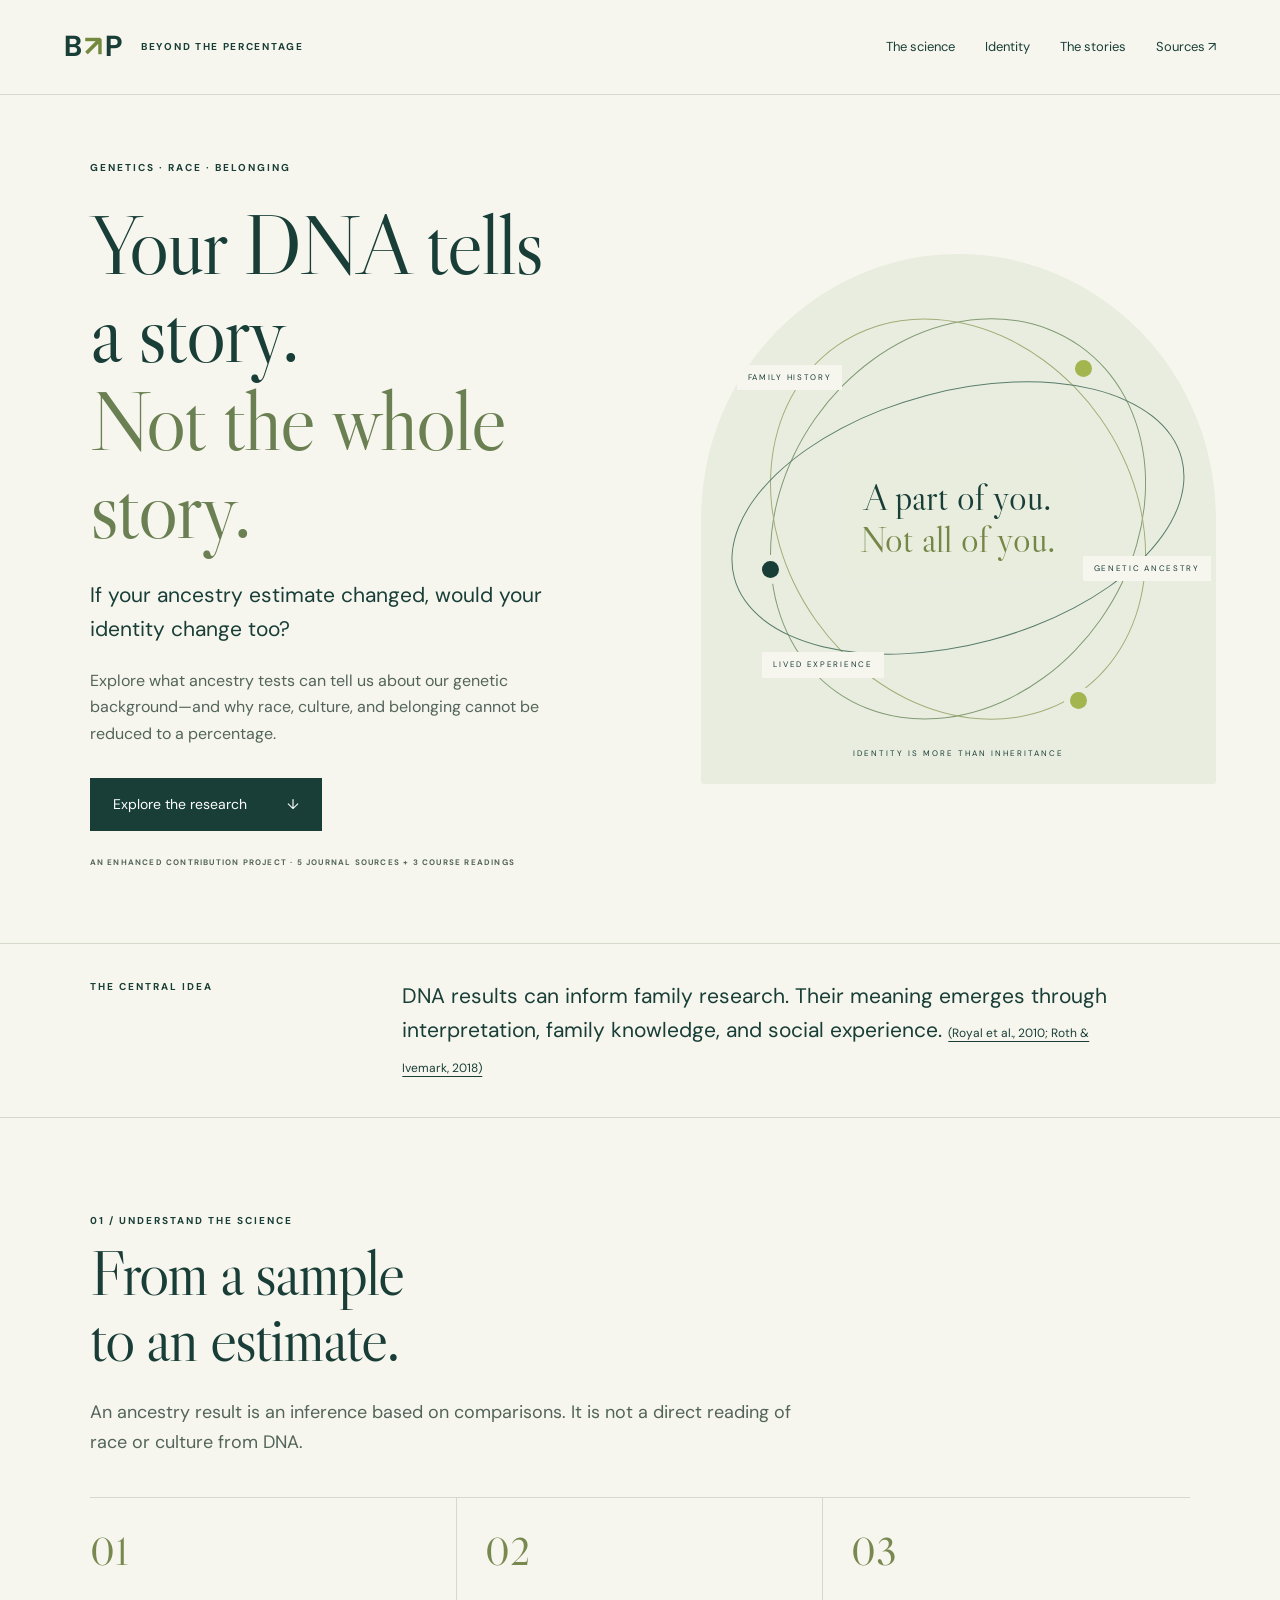
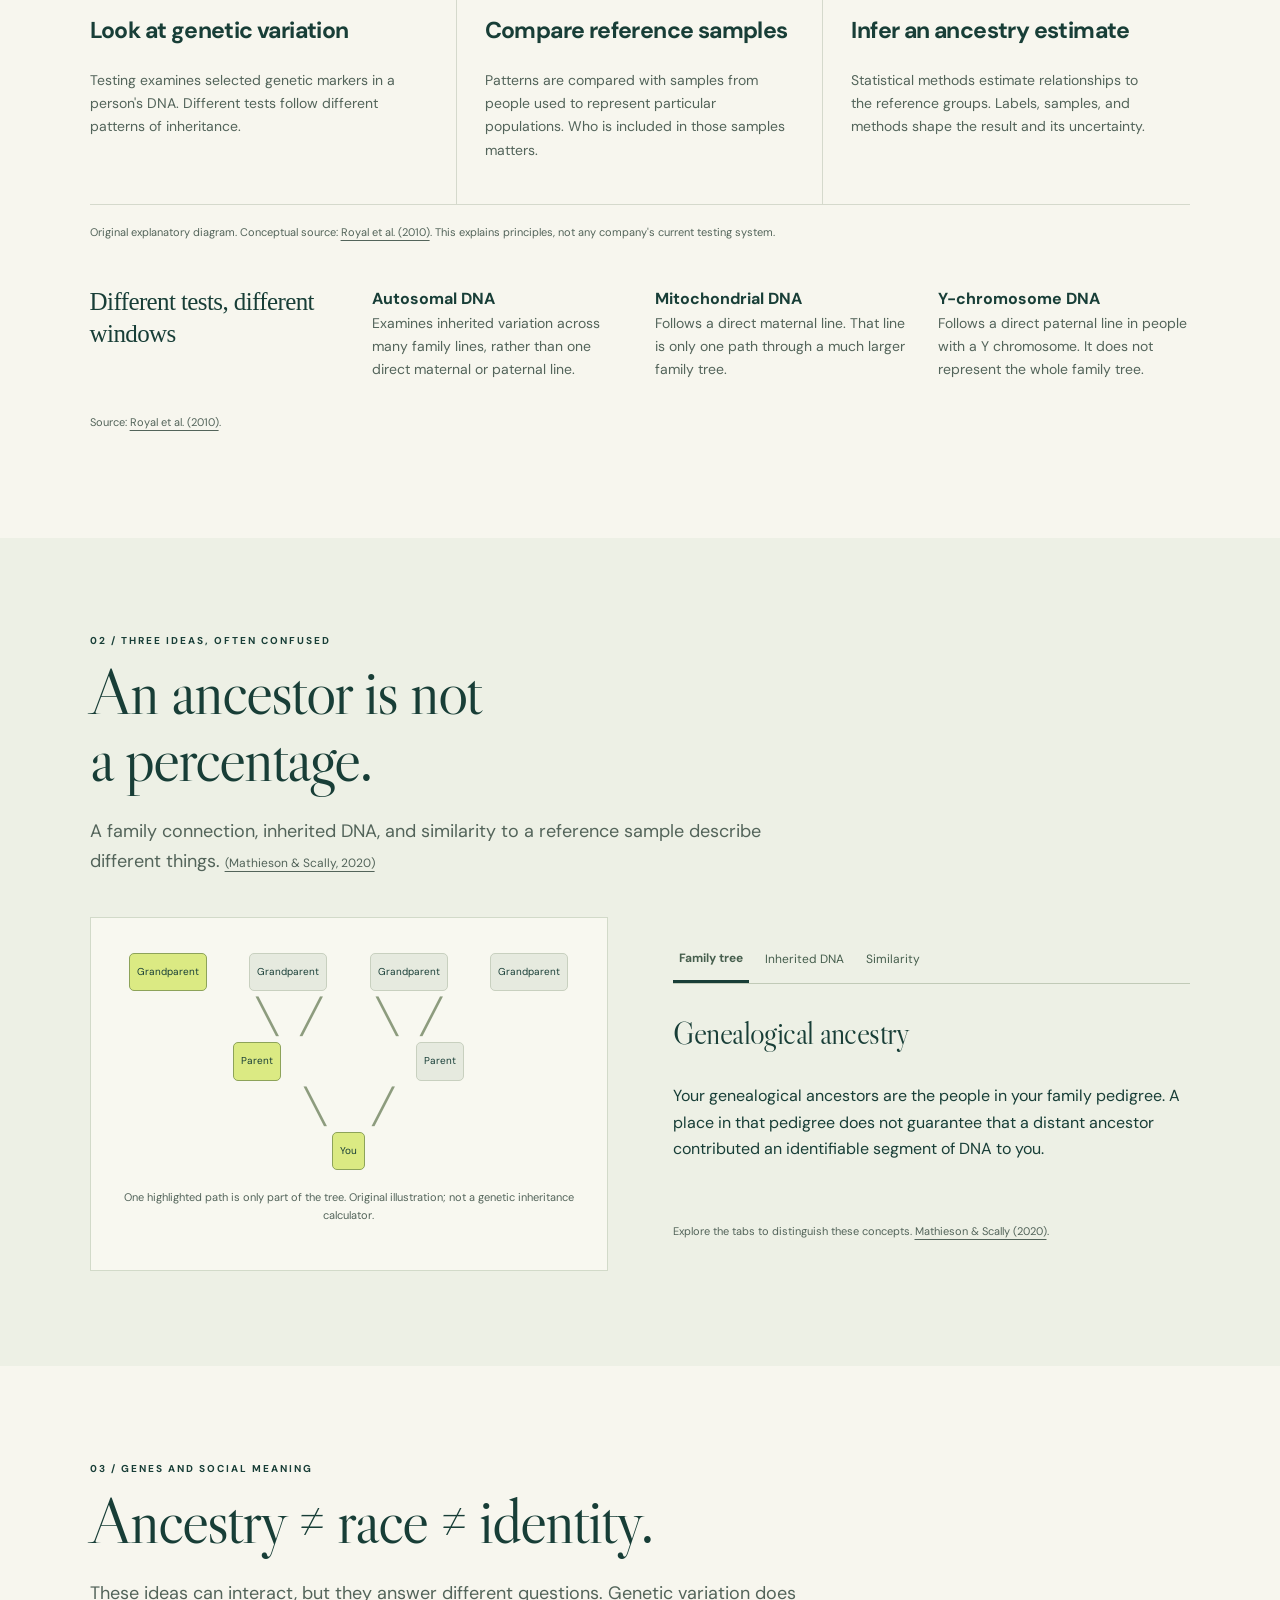
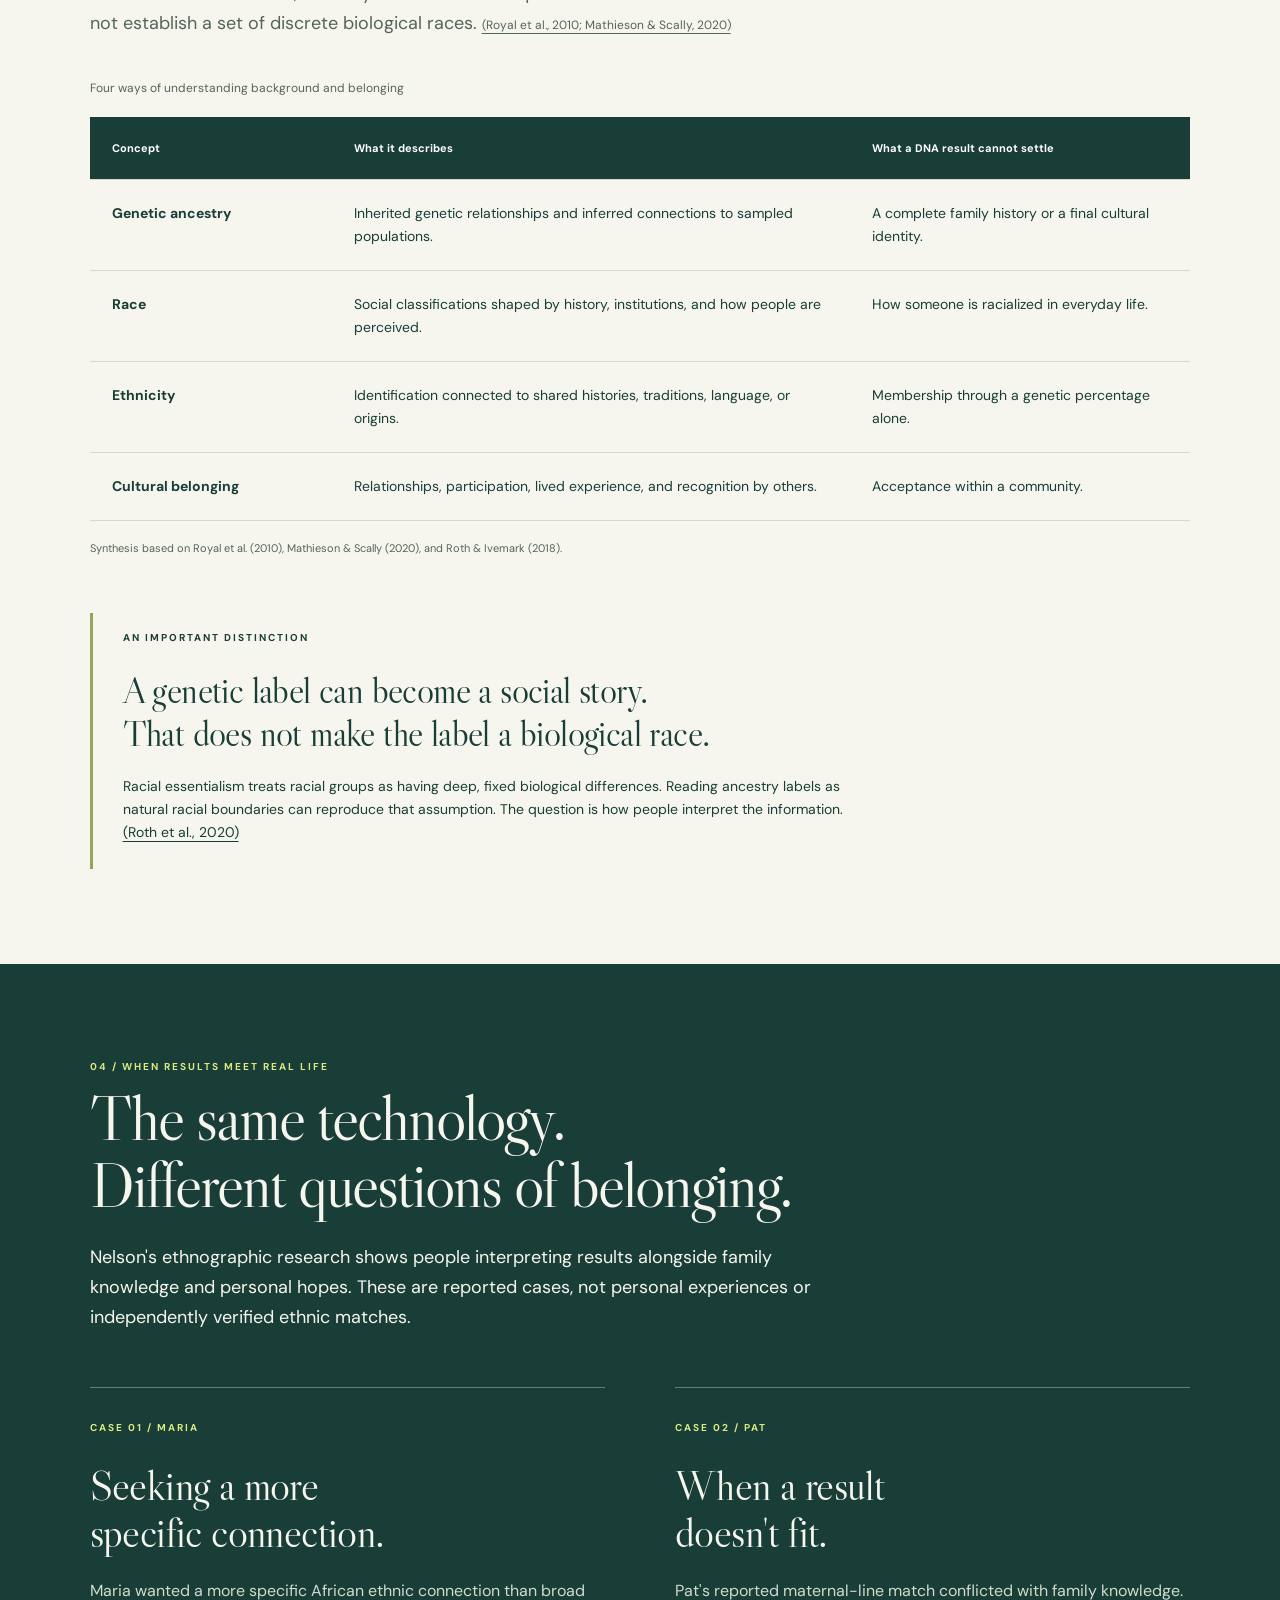
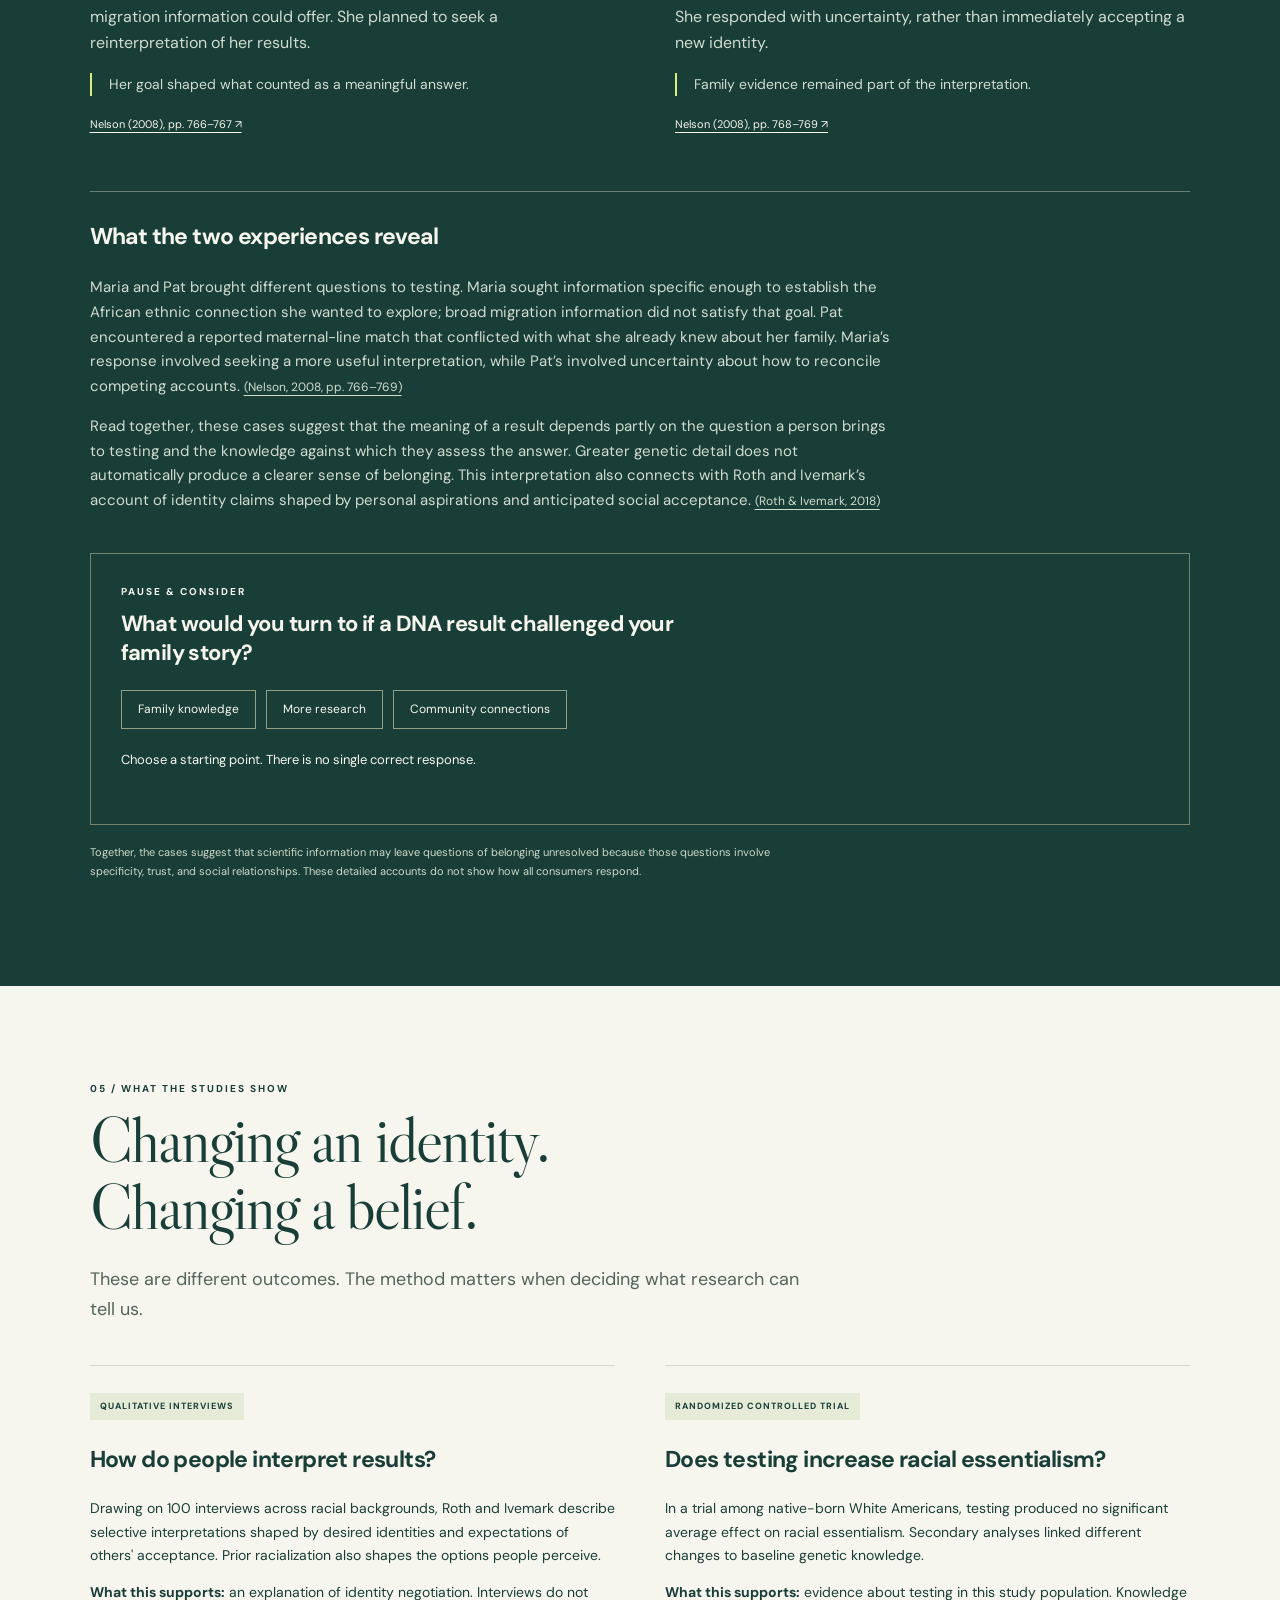
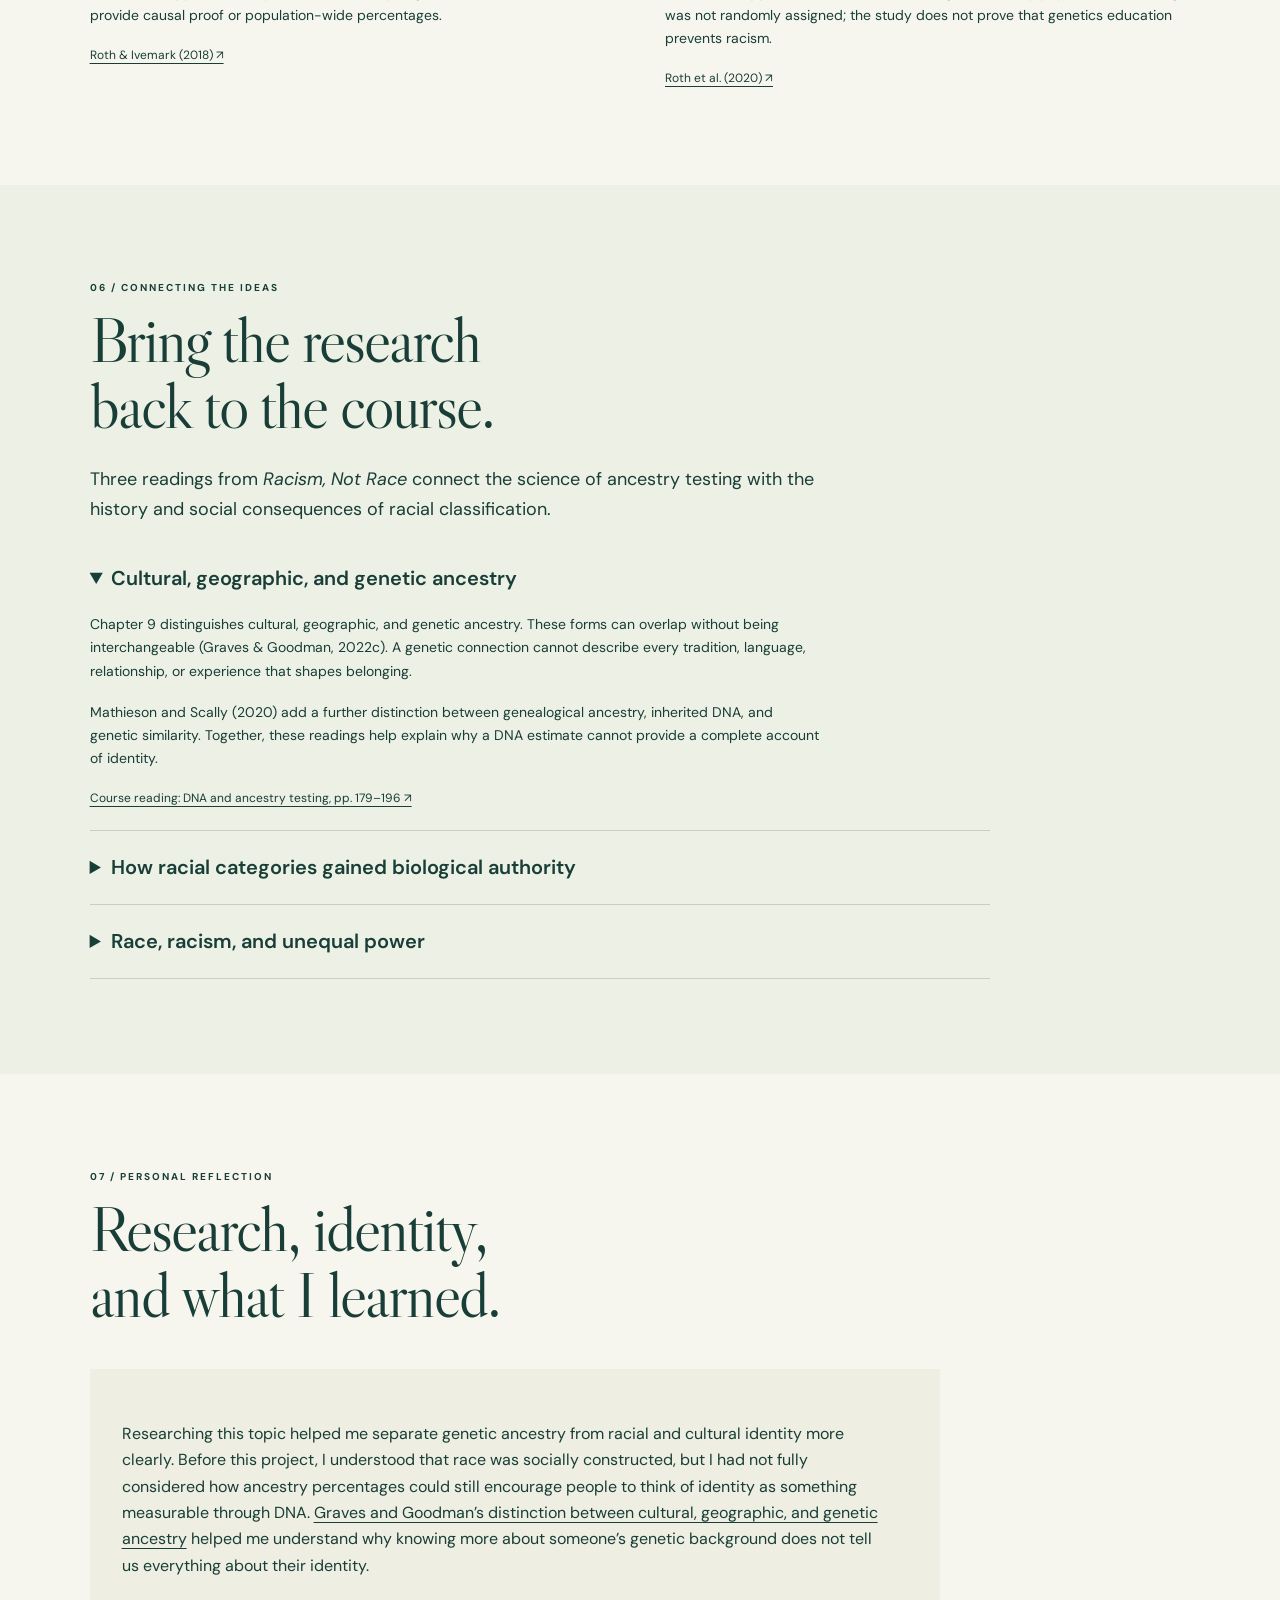
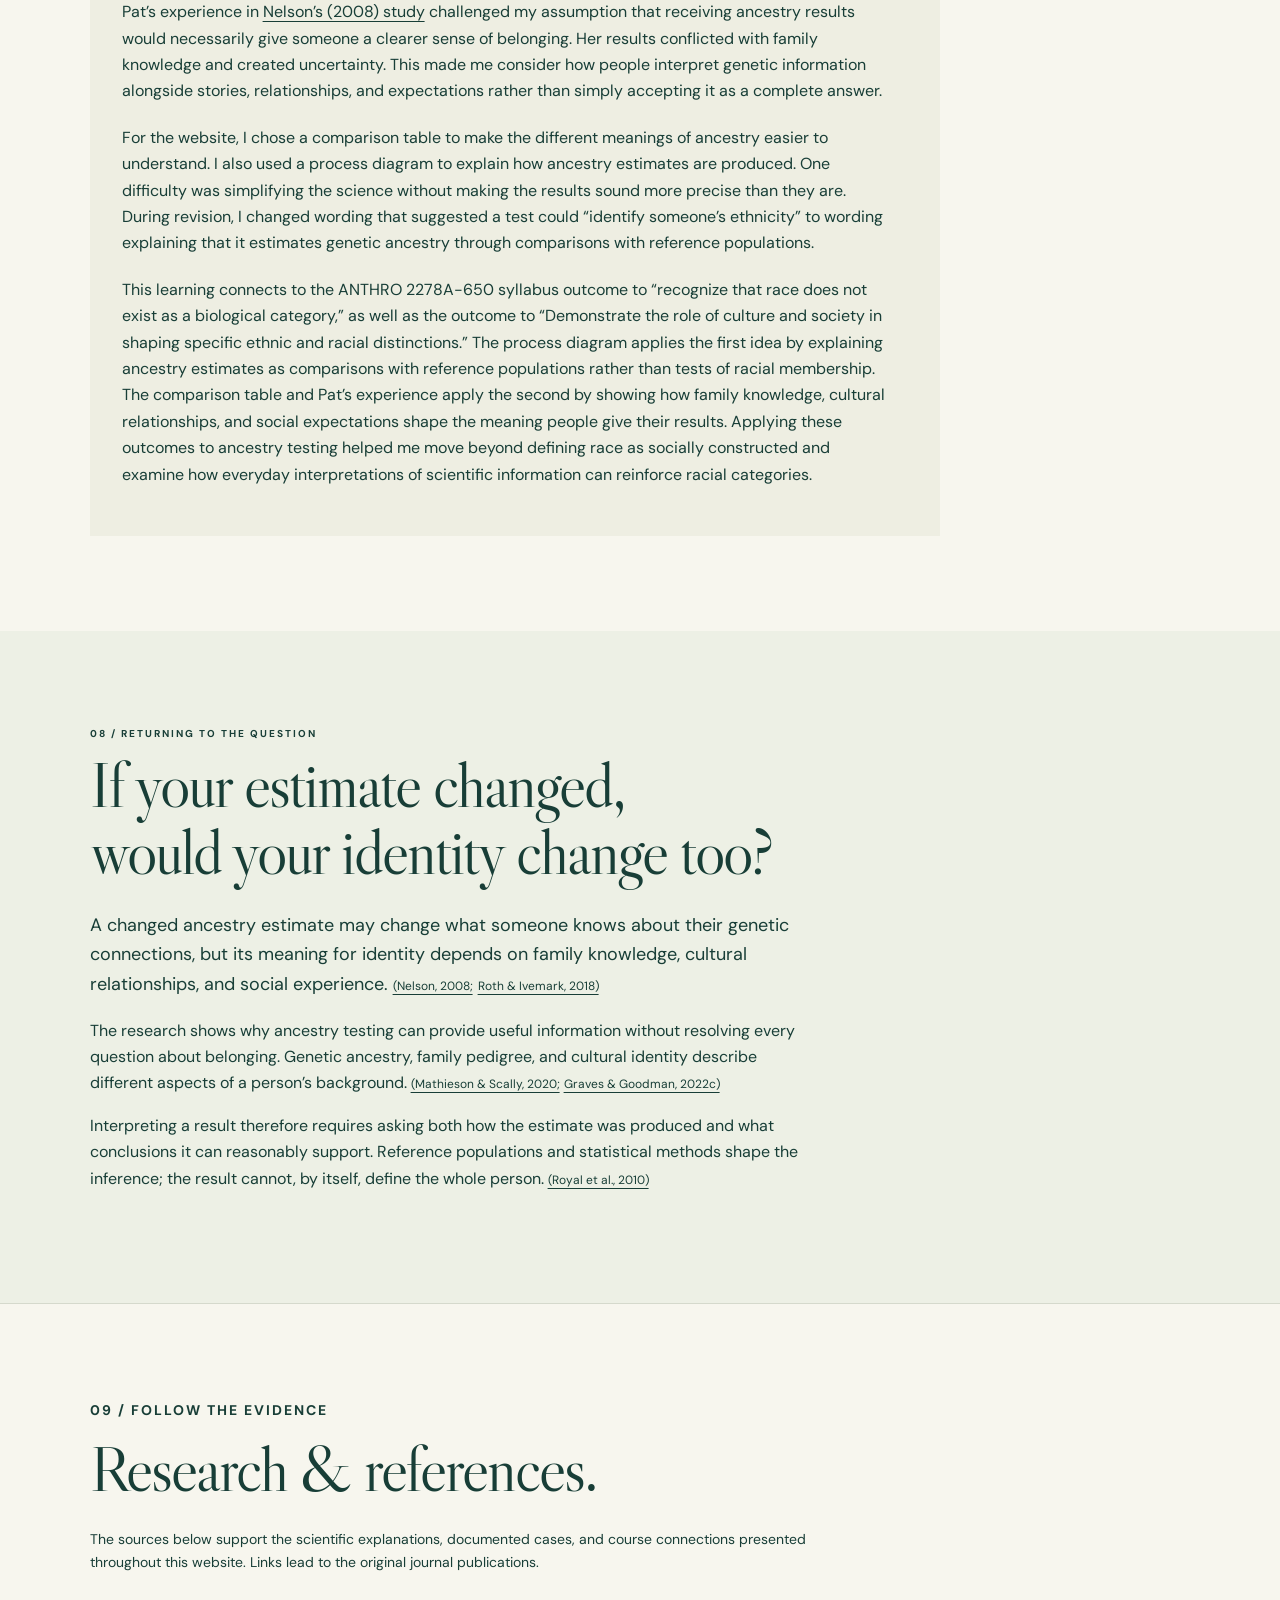
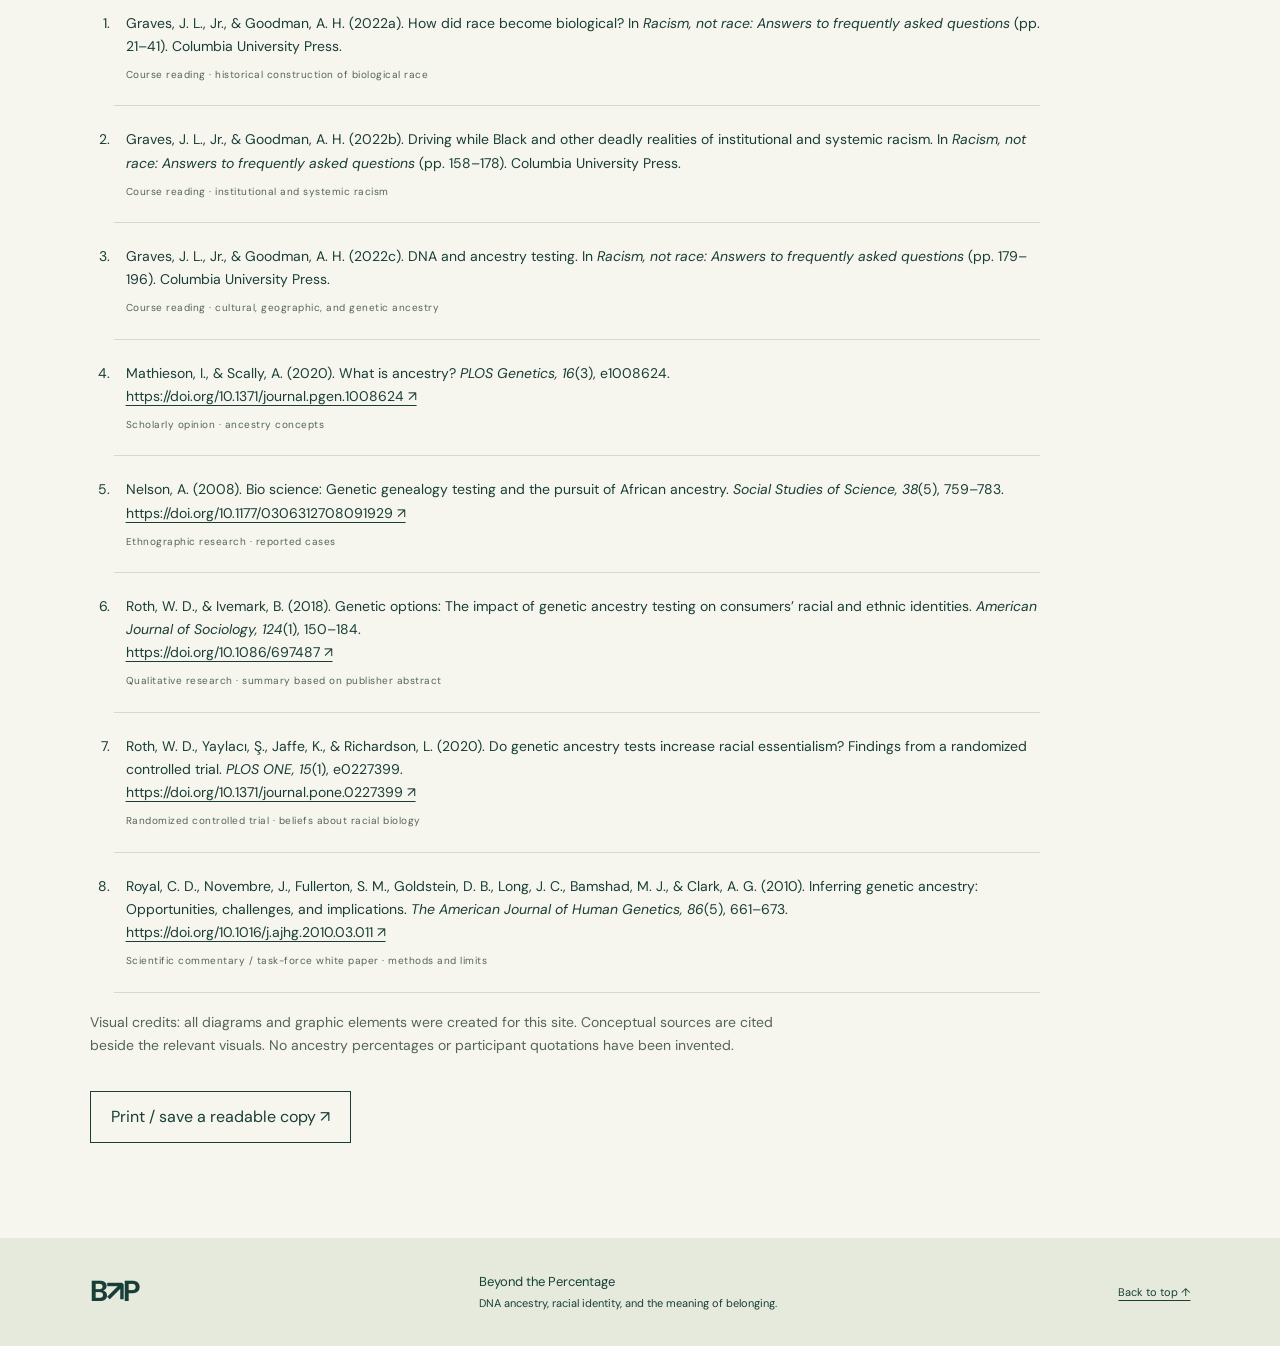
==== index.html @ 4d56b557 "Add files via upload" ====
<!doctype html><html lang="en"><head><meta charset="utf-8"><meta name="viewport" content="width=device-width, initial-scale=1"><meta name="description" content="Explore what DNA ancestry tests reveal, their limits, and how people interpret genetic results alongside race, culture, and family history."><title>Beyond the Percentage | DNA Ancestry & Identity</title><link rel="stylesheet" href="style.css"></head><body>
<a class="skip" href="#main">Skip to content</a><header><a class="brand" href="#">B<span>↗</span>P <small>BEYOND THE PERCENTAGE</small></a><nav aria-label="Main navigation"><a href="#science">The science</a><a href="#identity">Identity</a><a href="#stories">The stories</a><a href="#sources">Sources ↗</a></nav></header>
<main id="main"><section class="hero"><div class="hero-copy"><p class="eyebrow">GENETICS · RACE · BELONGING</p><h1>Your DNA tells<br>a story.<br><em>Not the whole story.</em></h1><p class="intro">If your ancestry estimate changed, would your identity change too?</p><p>Explore what ancestry tests can tell us about our genetic background—and why race, culture, and belonging cannot be reduced to a percentage.</p><a class="button" href="#science">Explore the research <span>↓</span></a><p class="meta">AN ENHANCED CONTRIBUTION PROJECT · 5 JOURNAL SOURCES + 3 COURSE READINGS</p></div><div class="hero-art" aria-label="Conceptual illustration of genetic connections; decorative, not ancestry data"><div class="orbit o1"></div><div class="orbit o2"></div><div class="orbit o3"></div><div class="art-center">A part of you.<br><em>Not all of you.</em></div><span class="art-label l1">FAMILY HISTORY</span><span class="art-label l2">GENETIC ANCESTRY</span><span class="art-label l3">LIVED EXPERIENCE</span><div class="dot d1"></div><div class="dot d2"></div><div class="dot d3"></div><p class="art-caption">IDENTITY IS MORE THAN INHERITANCE</p></div></section>
<div class="thesis"><span>THE CENTRAL IDEA</span><p>DNA results can inform family research. Their meaning emerges through interpretation, family knowledge, and social experience. <a class="cite" href="#ref-royal">(Royal et al., 2010; Roth & Ivemark, 2018)</a></p></div>
<section id="science"><div class="section-heading"><p class="eyebrow">01 / UNDERSTAND THE SCIENCE</p><h2>From a sample<br>to an estimate.</h2><p>An ancestry result is an inference based on comparisons. It is not a direct reading of race or culture from DNA.</p></div><div class="process"><article><span>01</span><h3>Look at genetic variation</h3><p>Testing examines selected genetic markers in a person's DNA. Different tests follow different patterns of inheritance.</p></article><article><span>02</span><h3>Compare reference samples</h3><p>Patterns are compared with samples from people used to represent particular populations. Who is included in those samples matters.</p></article><article><span>03</span><h3>Infer an ancestry estimate</h3><p>Statistical methods estimate relationships to the reference groups. Labels, samples, and methods shape the result and its uncertainty.</p></article></div><p class="caption">Original explanatory diagram. Conceptual source: <a href="#ref-royal">Royal et al. (2010)</a>. This explains principles, not any company's current testing system.</p><div class="test-types"><h3>Different tests, different windows</h3><div><strong>Autosomal DNA</strong><p>Examines inherited variation across many family lines, rather than one direct maternal or paternal line.</p></div><div><strong>Mitochondrial DNA</strong><p>Follows a direct maternal line. That line is only one path through a much larger family tree.</p></div><div><strong>Y-chromosome DNA</strong><p>Follows a direct paternal line in people with a Y chromosome. It does not represent the whole family tree.</p></div></div><p class="caption">Source: <a href="#ref-royal">Royal et al. (2010)</a>.</p></section>
<section class="soft" id="ancestry"><div class="section-heading"><p class="eyebrow">02 / THREE IDEAS, OFTEN CONFUSED</p><h2>An ancestor is not<br>a percentage.</h2><p>A family connection, inherited DNA, and similarity to a reference sample describe different things. <a class="cite" href="#ref-mathieson">(Mathieson & Scally, 2020)</a></p></div><div class="ancestry-grid"><div class="tree" role="img" aria-label="An illustrative pedigree: four grandparents connect to two parents, who connect to one person. A highlighted path follows just one grandparent through one parent."><div class="tree-row"><i class="chosen">Grandparent</i><i>Grandparent</i><i>Grandparent</i><i>Grandparent</i></div><div class="branches">╲ &nbsp; ╱ &nbsp;&nbsp;&nbsp;&nbsp;&nbsp; ╲ &nbsp; ╱</div><div class="tree-row parents"><i class="chosen">Parent</i><i>Parent</i></div><div class="branches">╲ &nbsp;&nbsp;&nbsp;&nbsp; ╱</div><div class="tree-row"><i class="chosen">You</i></div><p class="caption">One highlighted path is only part of the tree. Original illustration; not a genetic inheritance calculator.</p></div><div><div class="tabs" role="tablist" aria-label="Ancestry concepts"><button role="tab" aria-selected="true" aria-controls="concept" id="tab-0" data-tab="0">Family tree</button><button role="tab" aria-selected="false" aria-controls="concept" id="tab-1" data-tab="1">Inherited DNA</button><button role="tab" aria-selected="false" aria-controls="concept" id="tab-2" data-tab="2">Similarity</button></div><div id="concept" role="tabpanel" aria-labelledby="tab-0" tabindex="0"><h3>Genealogical ancestry</h3><p>Your genealogical ancestors are the people in your family pedigree. A place in that pedigree does not guarantee that a distant ancestor contributed an identifiable segment of DNA to you.</p></div><p class="caption">Explore the tabs to distinguish these concepts. <a href="#ref-mathieson">Mathieson & Scally (2020)</a>.</p></div></div></section>
<section id="identity"><div class="section-heading"><p class="eyebrow">03 / GENES AND SOCIAL MEANING</p><h2>Ancestry ≠ race ≠ identity.</h2><p>These ideas can interact, but they answer different questions. Genetic variation does not establish a set of discrete biological races. <a class="cite" href="#ref-royal">(Royal et al., 2010; Mathieson & Scally, 2020)</a></p></div><div class="table-wrap"><table><caption>Four ways of understanding background and belonging</caption><thead><tr><th>Concept</th><th>What it describes</th><th>What a DNA result cannot settle</th></tr></thead><tbody><tr><th>Genetic ancestry</th><td>Inherited genetic relationships and inferred connections to sampled populations.</td><td>A complete family history or a final cultural identity.</td></tr><tr><th>Race</th><td>Social classifications shaped by history, institutions, and how people are perceived.</td><td>How someone is racialized in everyday life.</td></tr><tr><th>Ethnicity</th><td>Identification connected to shared histories, traditions, language, or origins.</td><td>Membership through a genetic percentage alone.</td></tr><tr><th>Cultural belonging</th><td>Relationships, participation, lived experience, and recognition by others.</td><td>Acceptance within a community.</td></tr></tbody></table></div><p class="caption">Synthesis based on Royal et al. (2010), Mathieson & Scally (2020), and Roth & Ivemark (2018).</p><aside class="pullquote"><span>AN IMPORTANT DISTINCTION</span><h3>A genetic label can become a social story.<br>That does not make the label a biological race.</h3><p>Racial essentialism treats racial groups as having deep, fixed biological differences. Reading ancestry labels as natural racial boundaries can reproduce that assumption. The question is how people interpret the information. <a href="#ref-roth2020">(Roth et al., 2020)</a></p></aside></section>
<section id="stories" class="dark"><p class="eyebrow">04 / WHEN RESULTS MEET REAL LIFE</p><h2>The same technology.<br>Different questions of belonging.</h2><p class="lead">Nelson's ethnographic research shows people interpreting results alongside family knowledge and personal hopes. These are reported cases, not personal experiences or independently verified ethnic matches.</p><div class="cases"><article><span>CASE 01 / MARIA</span><h3>Seeking a more<br>specific connection.</h3><p>Maria wanted a more specific African ethnic connection than broad migration information could offer. She planned to seek a reinterpretation of her results.</p><p class="case-take">Her goal shaped what counted as a meaningful answer.</p><a href="#ref-nelson">Nelson (2008), pp. 766–767 ↗</a></article><article><span>CASE 02 / PAT</span><h3>When a result<br>doesn't fit.</h3><p>Pat's reported maternal-line match conflicted with family knowledge. She responded with uncertainty, rather than immediately accepting a new identity.</p><p class="case-take">Family evidence remained part of the interpretation.</p><a href="#ref-nelson">Nelson (2008), pp. 768–769 ↗</a></article></div><div class="case-comparison"><h3>What the two experiences reveal</h3><p>Maria and Pat brought different questions to testing. Maria sought information specific enough to establish the African ethnic connection she wanted to explore; broad migration information did not satisfy that goal. Pat encountered a reported maternal-line match that conflicted with what she already knew about her family. Maria’s response involved seeking a more useful interpretation, while Pat’s involved uncertainty about how to reconcile competing accounts. <a class="cite" href="#ref-nelson">(Nelson, 2008, pp. 766–769)</a></p><p>Read together, these cases suggest that the meaning of a result depends partly on the question a person brings to testing and the knowledge against which they assess the answer. Greater genetic detail does not automatically produce a clearer sense of belonging. This interpretation also connects with Roth and Ivemark’s account of identity claims shaped by personal aspirations and anticipated social acceptance. <a class="cite" href="#ref-roth2018">(Roth &amp; Ivemark, 2018)</a></p></div><div class="reader"><p class="eyebrow">PAUSE & CONSIDER</p><h3>What would you turn to if a DNA result challenged your family story?</h3><div class="choices"><button data-response="family">Family knowledge</button><button data-response="research">More research</button><button data-response="community">Community connections</button></div><p id="response" aria-live="polite">Choose a starting point. There is no single correct response.</p></div><p class="caption">Together, the cases suggest that scientific information may leave questions of belonging unresolved because those questions involve specificity, trust, and social relationships. These detailed accounts do not show how all consumers respond.</p></section>
<section id="evidence"><div class="section-heading"><p class="eyebrow">05 / WHAT THE STUDIES SHOW</p><h2>Changing an identity.<br>Changing a belief.</h2><p>These are different outcomes. The method matters when deciding what research can tell us.</p></div><div class="evidence-grid"><article><span class="tag">QUALITATIVE INTERVIEWS</span><h3>How do people interpret results?</h3><p>Drawing on 100 interviews across racial backgrounds, Roth and Ivemark describe selective interpretations shaped by desired identities and expectations of others' acceptance. Prior racialization also shapes the options people perceive.</p><p><strong>What this supports:</strong> an explanation of identity negotiation. Interviews do not provide causal proof or population-wide percentages.</p><a href="#ref-roth2018">Roth & Ivemark (2018) ↗</a></article><article><span class="tag">RANDOMIZED CONTROLLED TRIAL</span><h3>Does testing increase racial essentialism?</h3><p>In a trial among native-born White Americans, testing produced no significant average effect on racial essentialism. Secondary analyses linked different changes to baseline genetic knowledge.</p><p><strong>What this supports:</strong> evidence about testing in this study population. Knowledge was not randomly assigned; the study does not prove that genetics education prevents racism.</p><a href="#ref-roth2020">Roth et al. (2020) ↗</a></article></div></section>
<section class="soft" id="course"><p class="eyebrow">06 / CONNECTING THE IDEAS</p><h2>Bring the research<br>back to the course.</h2><p class="lead">Three readings from <em>Racism, Not Race</em> connect the science of ancestry testing with the history and social consequences of racial classification.</p><details open><summary>Cultural, geographic, and genetic ancestry</summary><p>Chapter 9 distinguishes cultural, geographic, and genetic ancestry. These forms can overlap without being interchangeable (Graves &amp; Goodman, 2022c). A genetic connection cannot describe every tradition, language, relationship, or experience that shapes belonging.</p><p>Mathieson and Scally (2020) add a further distinction between genealogical ancestry, inherited DNA, and genetic similarity. Together, these readings help explain why a DNA estimate cannot provide a complete account of identity.</p><a class="cite" href="#ref-graves2022c">Course reading: DNA and ancestry testing, pp. 179–196 ↗</a></details><details><summary>How racial categories gained biological authority</summary><p>In “How Did Race Become Biological?,” Graves and Goodman (2022a) trace how racial classifications gained authority through social beliefs, laws, and scientific claims.</p><p>This history raises a question for interpreting ancestry tests: why might categories presented as scientific measurements be read as evidence of biological races? My interpretation is that explaining testing methods alone is not enough; the assumption connecting genetic labels to racial boundaries also needs to be examined. Roth et al. (2020) add empirical research on beliefs about racial biology.</p><a class="cite" href="#ref-graves2022a">Course reading: How did race become biological?, pp. 21–41 ↗</a></details><details><summary>Race, racism, and unequal power</summary><p>Chapter 8 explains racism through institutions and unequal access to power (Graves &amp; Goodman, 2022b). Recognizing that humans do not form discrete biological races does not erase the consequences of racial classification.</p><p>This connection matters for communicating the project's argument: the limits of genetic explanations must be discussed while taking lived experiences of racism seriously. Nelson (2008) and Roth and Ivemark (2018) show how family knowledge, personal goals, and anticipated acceptance shape the interpretation of ancestry results.</p><a class="cite" href="#ref-graves2022b">Course reading: Institutional and systemic racism, pp. 158–178 ↗</a></details></section>
<section id="reflection"><div class="section-heading"><p class="eyebrow">07 / PERSONAL REFLECTION</p><h2>Research, identity,<br>and what I learned.</h2></div><div class="reflection-box"><p>Researching this topic helped me separate genetic ancestry from racial and cultural identity more clearly. Before this project, I understood that race was socially constructed, but I had not fully considered how ancestry percentages could still encourage people to think of identity as something measurable through DNA. <a href="#ref-graves2022c">Graves and Goodman’s distinction between cultural, geographic, and genetic ancestry</a> helped me understand why knowing more about someone’s genetic background does not tell us everything about their identity.</p><p>Pat’s experience in <a href="#ref-nelson">Nelson’s (2008) study</a> challenged my assumption that receiving ancestry results would necessarily give someone a clearer sense of belonging. Her results conflicted with family knowledge and created uncertainty. This made me consider how people interpret genetic information alongside stories, relationships, and expectations rather than simply accepting it as a complete answer.</p><p>For the website, I chose a comparison table to make the different meanings of ancestry easier to understand. I also used a process diagram to explain how ancestry estimates are produced. One difficulty was simplifying the science without making the results sound more precise than they are. During revision, I changed wording that suggested a test could “identify someone’s ethnicity” to wording explaining that it estimates genetic ancestry through comparisons with reference populations.</p><p>This learning connects to the ANTHRO 2278A-650 syllabus outcome to “recognize that race does not exist as a biological category,” as well as the outcome to “Demonstrate the role of culture and society in shaping specific ethnic and racial distinctions.” The process diagram applies the first idea by explaining ancestry estimates as comparisons with reference populations rather than tests of racial membership. The comparison table and Pat’s experience apply the second by showing how family knowledge, cultural relationships, and social expectations shape the meaning people give their results. Applying these outcomes to ancestry testing helped me move beyond defining race as socially constructed and examine how everyday interpretations of scientific information can reinforce racial categories.</p></div></section>
<section id="conclusion" class="soft"><p class="eyebrow">08 / RETURNING TO THE QUESTION</p><h2>If your estimate changed,<br>would your identity change too?</h2><p class="lead">A changed ancestry estimate may change what someone knows about their genetic connections, but its meaning for identity depends on family knowledge, cultural relationships, and social experience. <a class="cite" href="#ref-nelson">(Nelson, 2008;</a> <a class="cite" href="#ref-roth2018">Roth &amp; Ivemark, 2018)</a></p><p>The research shows why ancestry testing can provide useful information without resolving every question about belonging. Genetic ancestry, family pedigree, and cultural identity describe different aspects of a person’s background. <a class="cite" href="#ref-mathieson">(Mathieson &amp; Scally, 2020;</a> <a class="cite" href="#ref-graves2022c">Graves &amp; Goodman, 2022c)</a></p><p>Interpreting a result therefore requires asking both how the estimate was produced and what conclusions it can reasonably support. Reference populations and statistical methods shape the inference; the result cannot, by itself, define the whole person. <a class="cite" href="#ref-royal">(Royal et al., 2010)</a></p></section><section id="sources" class="sources"><p class="eyebrow">09 / FOLLOW THE EVIDENCE</p><h2>Research & references.</h2><p>The sources below support the scientific explanations, documented cases, and course connections presented throughout this website. Links lead to the original journal publications.</p><ol><li id="ref-graves2022a">Graves, J. L., Jr., &amp; Goodman, A. H. (2022a). How did race become biological? In <em>Racism, not race: Answers to frequently asked questions</em> (pp. 21–41). Columbia University Press.<small>Course reading · historical construction of biological race</small></li><li id="ref-graves2022b">Graves, J. L., Jr., &amp; Goodman, A. H. (2022b). Driving while Black and other deadly realities of institutional and systemic racism. In <em>Racism, not race: Answers to frequently asked questions</em> (pp. 158–178). Columbia University Press.<small>Course reading · institutional and systemic racism</small></li><li id="ref-graves2022c">Graves, J. L., Jr., &amp; Goodman, A. H. (2022c). DNA and ancestry testing. In <em>Racism, not race: Answers to frequently asked questions</em> (pp. 179–196). Columbia University Press.<small>Course reading · cultural, geographic, and genetic ancestry</small></li><li id="ref-mathieson">Mathieson, I., & Scally, A. (2020). What is ancestry? <em>PLOS Genetics, 16</em>(3), e1008624. <a href="https://doi.org/10.1371/journal.pgen.1008624">https://doi.org/10.1371/journal.pgen.1008624 ↗</a><small>Scholarly opinion · ancestry concepts</small></li><li id="ref-nelson">Nelson, A. (2008). Bio science: Genetic genealogy testing and the pursuit of African ancestry. <em>Social Studies of Science, 38</em>(5), 759–783. <a href="https://doi.org/10.1177/0306312708091929">https://doi.org/10.1177/0306312708091929 ↗</a><small>Ethnographic research · reported cases</small></li><li id="ref-roth2018">Roth, W. D., & Ivemark, B. (2018). Genetic options: The impact of genetic ancestry testing on consumers’ racial and ethnic identities. <em>American Journal of Sociology, 124</em>(1), 150–184. <a href="https://doi.org/10.1086/697487">https://doi.org/10.1086/697487 ↗</a><small>Qualitative research · summary based on publisher abstract</small></li><li id="ref-roth2020">Roth, W. D., Yaylacı, Ş., Jaffe, K., & Richardson, L. (2020). Do genetic ancestry tests increase racial essentialism? Findings from a randomized controlled trial. <em>PLOS ONE, 15</em>(1), e0227399. <a href="https://doi.org/10.1371/journal.pone.0227399">https://doi.org/10.1371/journal.pone.0227399 ↗</a><small>Randomized controlled trial · beliefs about racial biology</small></li><li id="ref-royal">Royal, C. D., Novembre, J., Fullerton, S. M., Goldstein, D. B., Long, J. C., Bamshad, M. J., & Clark, A. G. (2010). Inferring genetic ancestry: Opportunities, challenges, and implications. <em>The American Journal of Human Genetics, 86</em>(5), 661–673. <a href="https://doi.org/10.1016/j.ajhg.2010.03.011">https://doi.org/10.1016/j.ajhg.2010.03.011 ↗</a><small>Scientific commentary / task-force white paper · methods and limits</small></li></ol><p class="caption">Visual credits: all diagrams and graphic elements were created for this site. Conceptual sources are cited beside the relevant visuals. No ancestry percentages or participant quotations have been invented.</p><button class="print" onclick="window.print()">Print / save a readable copy ↗</button></section></main><footer><a class="brand" href="#">B↗P</a><p>Beyond the Percentage<br><small>DNA ancestry, racial identity, and the meaning of belonging.</small></p><a href="#">Back to top ↑</a></footer><script src="app.js"></script></body></html>
---- style.css ----
@import url('https://fonts.googleapis.com/css2?family=DM+Sans:wght@400;500;600;700&family=Libre+Caslon+Display&display=swap');
:root{--ink:#183e37;--paper:#f7f6ee;--line:#d5d9cc;--green:#dbea83;--muted:#53645a}*{box-sizing:border-box}html{scroll-behavior:smooth;scroll-padding-top:85px}body{margin:0;background:var(--paper);color:var(--ink);font:16px/1.65 'DM Sans',sans-serif}a{color:inherit;text-underline-offset:4px}button{font:inherit;cursor:pointer}a:focus-visible,button:focus-visible,summary:focus-visible{outline:3px solid #a05c30;outline-offset:5px}.skip{position:absolute;top:-70px;z-index:9;background:white;padding:10px}.skip:focus{top:5px}header{display:flex;justify-content:space-between;align-items:center;padding:23px 5%;border-bottom:1px solid var(--line);background:var(--paper)}.brand{text-decoration:none;font-weight:700;letter-spacing:-2px;font-size:29px;display:flex;gap:4px;align-items:center}.brand span{color:#748940}.brand small{font-size:10px;letter-spacing:1.7px;margin-left:17px}nav{display:flex;gap:30px;font-size:13px}nav a{text-decoration:none}section{padding:95px 7%;scroll-margin-top:20px}h1,h2,h3,p{margin-top:0}h1,h2{font-family:'Libre Caslon Display',Georgia,serif;font-weight:400;letter-spacing:-2px;line-height:1.04}h1{font-size:clamp(58px,6.6vw,104px);margin:25px 0}h1 em{color:#6a8052;font-style:normal}h2{font-size:clamp(44px,5vw,68px);margin-bottom:25px}h3{line-height:1.3;font-size:23px;letter-spacing:-.6px}p{max-width:730px}.eyebrow,.meta,.thesis>span,.tag,.cases article>span,.pullquote>span{font-size:10px;letter-spacing:2px;font-weight:700}.hero{display:grid;grid-template-columns:1.12fr 1fr;align-items:center;padding:65px 5% 65px 7%;min-height:690px;gap:3%}.hero-copy>p:not(.eyebrow):not(.meta){max-width:480px;color:var(--muted)}.hero .intro{font-size:21px;color:var(--ink)!important}.button{display:inline-flex;background:var(--ink);color:white;text-decoration:none;padding:15px 23px;gap:40px;margin:15px 0 25px;font-size:14px}.button:hover{background:#326052}.meta{font-size:8px;letter-spacing:1.2px;color:var(--muted)}.hero-art{height:530px;position:relative;overflow:hidden;background:#e9eddf;border-radius:50% 50% 3px 3px;display:flex;align-items:center;justify-content:center}.orbit{position:absolute;border:1px solid #829b74;border-radius:50%;width:68%;height:80%;transform:rotate(35deg)}.o2{transform:rotate(-35deg);border-color:#a2ae78}.o3{width:90%;height:48%;transform:rotate(-15deg);border-color:#597d6d}.art-center{text-align:center;font:37px/1.12 'Libre Caslon Display',Georgia,serif;z-index:1;background:#e9eddfb5;padding:20px}.art-center em{color:#758646;font-style:normal}.art-label{position:absolute;font-size:8px;letter-spacing:1.7px;background:var(--paper);padding:6px 11px}.l1{top:21%;left:7%}.l2{right:1%;top:57%}.l3{bottom:20%;left:12%}.dot{width:17px;height:17px;border-radius:50%;position:absolute;background:var(--ink);box-shadow:0 0 0 6px #e9eddf}.d1{top:20%;right:24%;background:#a2b54e}.d2{top:58%;left:12%}.d3{bottom:14%;right:25%;background:#a2b54e}.art-caption{position:absolute;bottom:15px;font-size:8px;letter-spacing:2px}.thesis{display:grid;grid-template-columns:1fr 3fr;gap:50px;padding:35px 7%;border-block:1px solid var(--line)}.thesis p{font-size:21px;margin:0}.cite{font-size:12px;font-family:'DM Sans',sans-serif;font-style:normal}.section-heading{max-width:720px;margin-bottom:40px}.section-heading>p:last-child{color:var(--muted);font-size:18px}.process{display:grid;grid-template-columns:repeat(3,1fr);border-block:1px solid var(--line)}.process article{padding:28px;border-right:1px solid var(--line)}.process article:first-child{padding-left:0}.process article:last-child{border:0}.process span{font:40px 'Libre Caslon Display',serif;color:#788950;display:block;margin-bottom:40px}.process p,.test-types p{font-size:14px;color:var(--muted)}.caption{font-size:11px;color:var(--muted);margin-top:18px}.test-types{display:grid;grid-template-columns:1fr 1fr 1fr 1fr;gap:30px;margin-top:45px}.test-types h3{font-size:25px;font-family:Georgia,serif;font-weight:400}.soft{background:#edf0e5}.ancestry-grid{display:grid;grid-template-columns:1fr 1fr;gap:65px;align-items:center}.tree{text-align:center;padding:35px 20px;background:#f8f8f0;border:1px solid #d2dac9}.tree-row{display:flex;justify-content:space-around;gap:5px}.tree i{font-style:normal;background:#e6eadf;border:1px solid #c8d0bf;padding:10px 7px;font-size:10px;border-radius:5px}.tree .chosen{background:#dbea83;border-color:#8da35a}.parents{padding-inline:12%}.branches{font-size:34px;line-height:1.5;color:#8d9c7e}.tabs{display:flex;border-bottom:1px solid #c1cab7;gap:10px;margin-bottom:30px}.tabs button{background:none;border:0;padding:12px 6px;font-size:12px;color:#465e4d}.tabs button[aria-selected=true]{border-bottom:3px solid var(--ink);font-weight:700}#concept{min-height:190px}#concept h3{font:31px 'Libre Caslon Display',serif}.table-wrap{overflow-x:auto}table{width:100%;border-collapse:collapse;text-align:left;font-size:14px}caption{text-align:left;margin-bottom:18px;font-size:12px;color:var(--muted)}th,td{padding:22px;border-bottom:1px solid var(--line);vertical-align:top}thead{background:var(--ink);color:white;font-size:11px}tbody th{width:22%}.pullquote{margin-top:55px;border-left:3px solid #94a55b;padding:10px 30px}.pullquote h3{font:36px/1.2 'Libre Caslon Display',serif;margin:20px 0}.pullquote p{font-size:14px}.dark{background:var(--ink);color:var(--paper)}.dark>.eyebrow{color:var(--green)}.lead{font-size:18px;max-width:760px}.cases{display:grid;grid-template-columns:1fr 1fr;gap:70px;margin:55px 0}.cases article{border-top:1px solid #668075;padding-top:25px}.cases article>span{color:var(--green)}.cases h3{font:42px/1.12 'Libre Caslon Display',serif;margin:22px 0}.cases p{color:#d1dbcf}.cases a{font-size:11px}.case-take{border-left:2px solid var(--green);padding-left:17px;font-size:14px}.reader{border:1px solid #73866d;padding:30px}.reader h3{font-size:22px;max-width:600px}.choices{display:flex;gap:10px;flex-wrap:wrap}.choices button{border:1px solid #91a181;color:var(--paper);background:transparent;padding:9px 16px;font-size:12px}.choices button:hover,.choices button[aria-pressed=true]{background:var(--green);color:var(--ink)}#response{font-size:13px;margin:20px 0 0;min-height:45px}.dark .caption{color:#ced9c8}.evidence-grid{display:grid;grid-template-columns:1fr 1fr;gap:50px}.evidence-grid article{border-top:1px solid var(--line);padding-top:25px}.tag{display:inline-block;background:#e6ebd8;padding:6px 10px;font-size:9px;letter-spacing:1px}.evidence-grid h3{margin-top:25px}.evidence-grid p{font-size:14px}.evidence-grid a{font-size:12px}details{border-bottom:1px solid #c7d0bc;padding:20px 0;max-width:900px}summary{cursor:pointer;font-size:20px;font-weight:600}details p{font-size:14px;margin-top:18px}.todo{color:#645c34;border-left:2px solid #a5ad6b;padding-left:15px}.reflection-box{background:#eeeee2;padding:32px;max-width:850px}.reflection-box p{margin-top:20px}.reflection-box li{padding:5px 0}.sources{border-top:1px solid var(--line)}.sources>p{font-size:14px}.sources ol{padding-left:24px;max-width:950px}.sources li{padding:22px 0 22px 12px;border-bottom:1px solid var(--line);font-size:14px;scroll-margin-top:35px}.sources li a{display:block;overflow-wrap:anywhere}.sources small{display:block;font-size:10px;letter-spacing:.5px;color:var(--muted);margin-top:9px}.print{background:none;border:1px solid var(--ink);padding:12px 20px;color:var(--ink);margin-top:20px}footer{padding:30px 7%;background:#e5eadc;display:flex;align-items:center;justify-content:space-between;gap:25px}footer p{font-size:13px;margin:0}footer small,footer>a:last-child{font-size:11px}@media(max-width:800px){header{padding:18px 6%}.brand small{display:none}nav{gap:15px;font-size:11px}.hero{grid-template-columns:1fr;padding:50px 6%}.hero-art{height:420px;max-width:480px;width:100%;margin:20px auto 0}.hero h1{font-size:65px}.thesis{grid-template-columns:1fr;gap:12px}.thesis p{font-size:18px}section{padding:65px 6%}.process{grid-template-columns:1fr}.process article,.process article:first-child{padding:25px 0;border:0;border-bottom:1px solid var(--line)}.process span{margin-bottom:15px}.test-types{grid-template-columns:1fr 1fr}.ancestry-grid,.evidence-grid{grid-template-columns:1fr;gap:30px}.cases{gap:25px}.cases h3{font-size:34px}.tree i{font-size:9px}th,td{padding:14px;min-width:150px}footer{flex-wrap:wrap}.meta{font-size:7px}.art-label{font-size:7px}.sources li{font-size:13px}}@media(max-width:480px){nav a:nth-child(2){display:none}.hero h1{font-size:55px}.hero-art{height:370px}.cases,.test-types{grid-template-columns:1fr}.reader{padding:22px}.pullquote{padding-left:20px}.tabs{gap:5px}}@media(prefers-reduced-motion:reduce){html{scroll-behavior:auto}}@media print{header,footer,.button,.choices,.print{display:none}body{font-size:11pt;background:white;color:black}section{padding:24px 0;break-inside:auto}.hero{display:block;min-height:0;padding:20px 0}.hero-art{display:none}h1{font-size:40pt}h2{font-size:27pt}.dark,.soft{background:white;color:black}.dark p,.dark .caption{color:black}.cases p{color:black}.thesis{padding:20px 0}.tabs{display:none}#concept{min-height:0}.process,.cases,.evidence-grid{gap:20px}.sources li{break-inside:avoid}.skip{display:none}}

.reflection-box{max-width:850px}.reflection-box>p{max-width:70ch}.reflection-note{font-size:13px;color:var(--muted);border-left:2px solid #94a55b;padding-left:16px;margin-bottom:30px}

.case-comparison{border-top:1px solid #668075;padding-top:30px;margin-bottom:40px}.case-comparison p{max-width:80ch;color:#d1dbcf;font-size:15px}
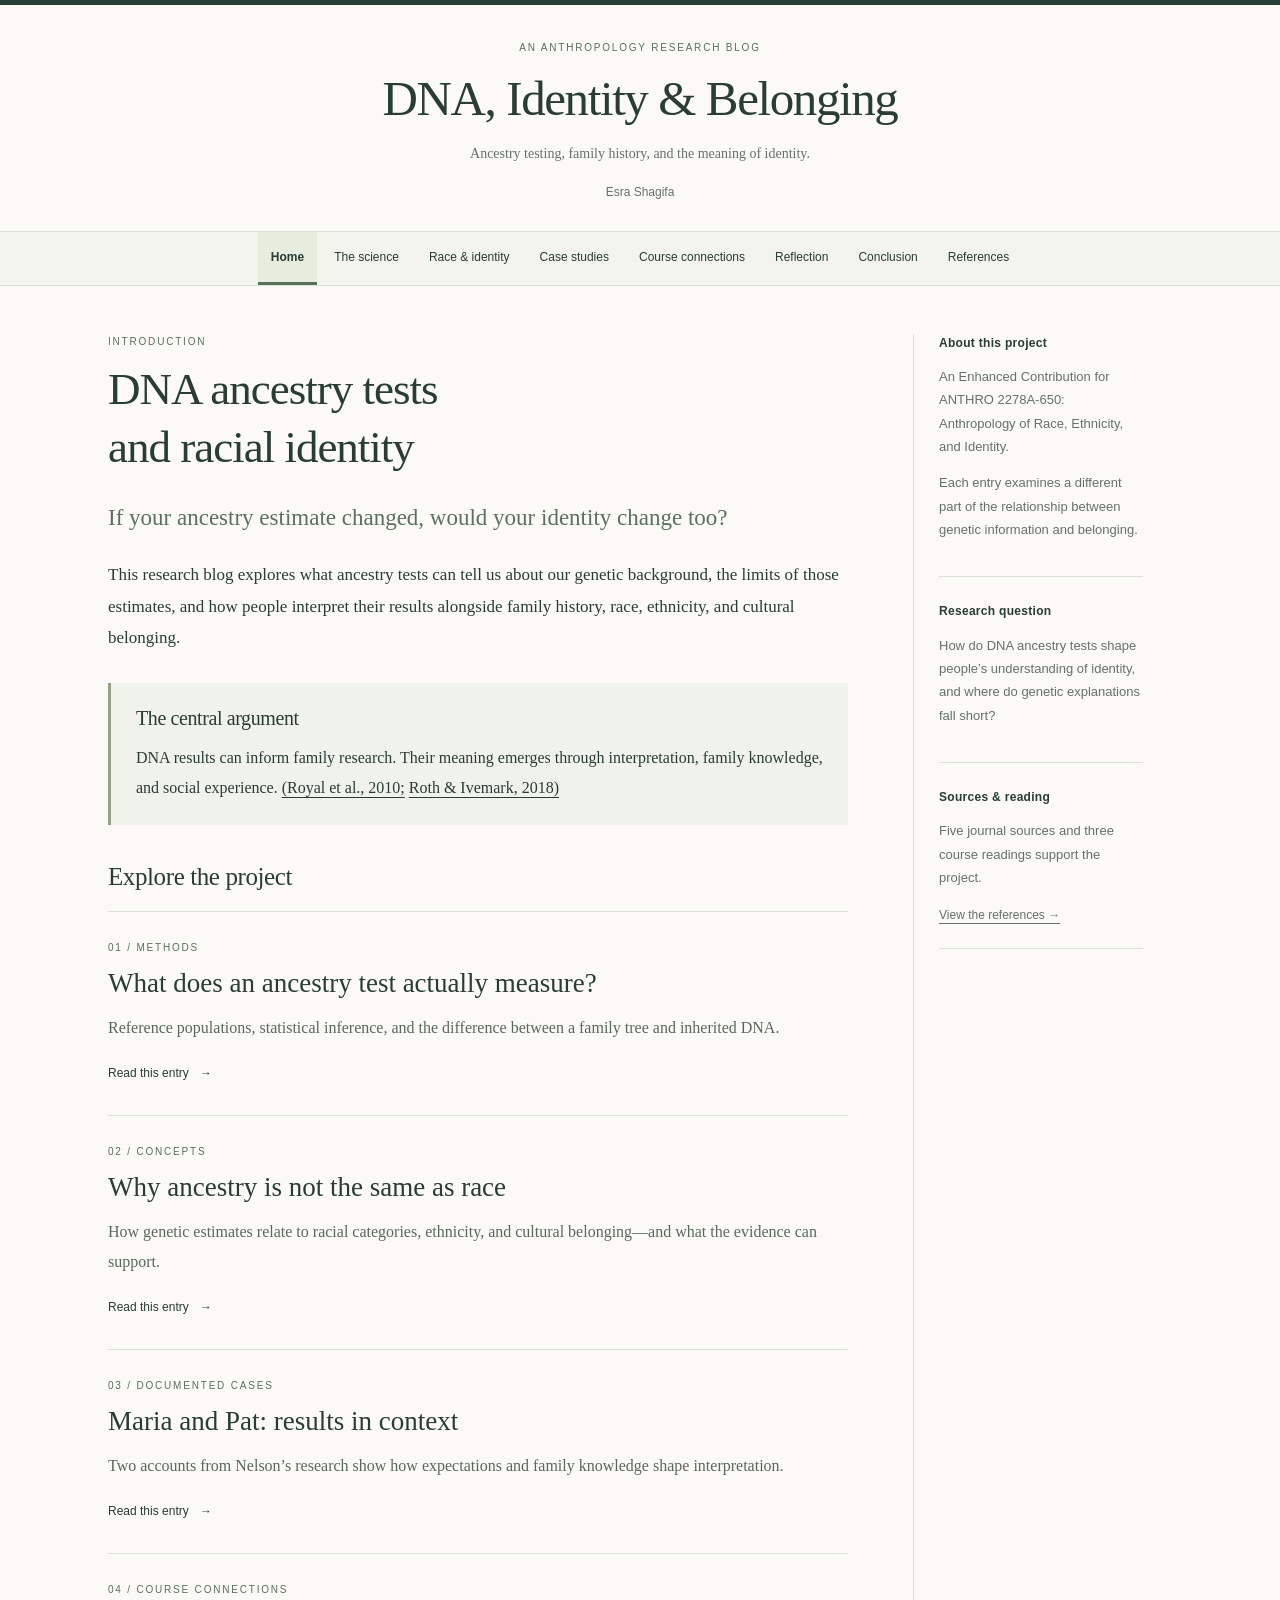
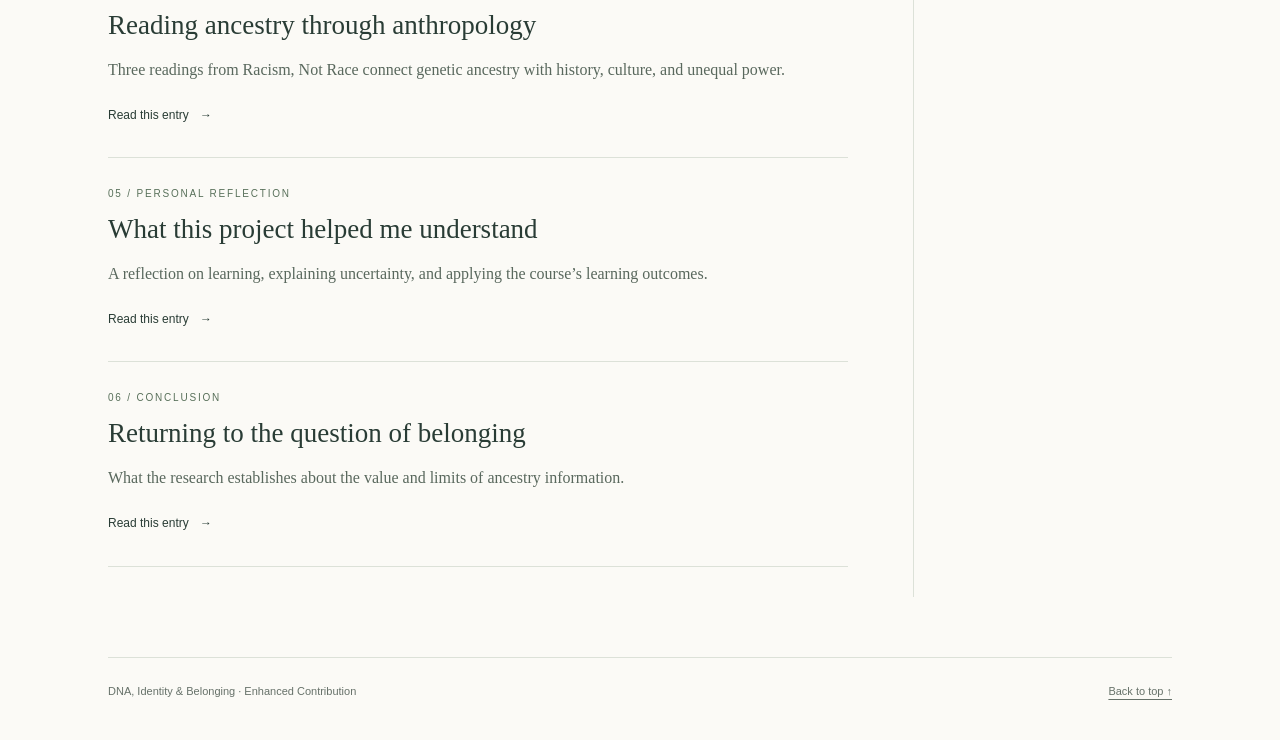
==== commit 59218124: "Add files via upload" ====
--- a/index.html
+++ b/index.html
@@ -1,12 +1 @@
-<!doctype html><html lang="en"><head><meta charset="utf-8"><meta name="viewport" content="width=device-width, initial-scale=1"><meta name="description" content="Explore what DNA ancestry tests reveal, their limits, and how people interpret genetic results alongside race, culture, and family history."><title>Beyond the Percentage | DNA Ancestry & Identity</title><link rel="stylesheet" href="style.css"></head><body>
-<a class="skip" href="#main">Skip to content</a><header><a class="brand" href="#">B<span>↗</span>P <small>BEYOND THE PERCENTAGE</small></a><nav aria-label="Main navigation"><a href="#science">The science</a><a href="#identity">Identity</a><a href="#stories">The stories</a><a href="#sources">Sources ↗</a></nav></header>
-<main id="main"><section class="hero"><div class="hero-copy"><p class="eyebrow">GENETICS · RACE · BELONGING</p><h1>Your DNA tells<br>a story.<br><em>Not the whole story.</em></h1><p class="intro">If your ancestry estimate changed, would your identity change too?</p><p>Explore what ancestry tests can tell us about our genetic background—and why race, culture, and belonging cannot be reduced to a percentage.</p><a class="button" href="#science">Explore the research <span>↓</span></a><p class="meta">AN ENHANCED CONTRIBUTION PROJECT · 5 JOURNAL SOURCES + 3 COURSE READINGS</p></div><div class="hero-art" aria-label="Conceptual illustration of genetic connections; decorative, not ancestry data"><div class="orbit o1"></div><div class="orbit o2"></div><div class="orbit o3"></div><div class="art-center">A part of you.<br><em>Not all of you.</em></div><span class="art-label l1">FAMILY HISTORY</span><span class="art-label l2">GENETIC ANCESTRY</span><span class="art-label l3">LIVED EXPERIENCE</span><div class="dot d1"></div><div class="dot d2"></div><div class="dot d3"></div><p class="art-caption">IDENTITY IS MORE THAN INHERITANCE</p></div></section>
-<div class="thesis"><span>THE CENTRAL IDEA</span><p>DNA results can inform family research. Their meaning emerges through interpretation, family knowledge, and social experience. <a class="cite" href="#ref-royal">(Royal et al., 2010; Roth & Ivemark, 2018)</a></p></div>
-<section id="science"><div class="section-heading"><p class="eyebrow">01 / UNDERSTAND THE SCIENCE</p><h2>From a sample<br>to an estimate.</h2><p>An ancestry result is an inference based on comparisons. It is not a direct reading of race or culture from DNA.</p></div><div class="process"><article><span>01</span><h3>Look at genetic variation</h3><p>Testing examines selected genetic markers in a person's DNA. Different tests follow different patterns of inheritance.</p></article><article><span>02</span><h3>Compare reference samples</h3><p>Patterns are compared with samples from people used to represent particular populations. Who is included in those samples matters.</p></article><article><span>03</span><h3>Infer an ancestry estimate</h3><p>Statistical methods estimate relationships to the reference groups. Labels, samples, and methods shape the result and its uncertainty.</p></article></div><p class="caption">Original explanatory diagram. Conceptual source: <a href="#ref-royal">Royal et al. (2010)</a>. This explains principles, not any company's current testing system.</p><div class="test-types"><h3>Different tests, different windows</h3><div><strong>Autosomal DNA</strong><p>Examines inherited variation across many family lines, rather than one direct maternal or paternal line.</p></div><div><strong>Mitochondrial DNA</strong><p>Follows a direct maternal line. That line is only one path through a much larger family tree.</p></div><div><strong>Y-chromosome DNA</strong><p>Follows a direct paternal line in people with a Y chromosome. It does not represent the whole family tree.</p></div></div><p class="caption">Source: <a href="#ref-royal">Royal et al. (2010)</a>.</p></section>
-<section class="soft" id="ancestry"><div class="section-heading"><p class="eyebrow">02 / THREE IDEAS, OFTEN CONFUSED</p><h2>An ancestor is not<br>a percentage.</h2><p>A family connection, inherited DNA, and similarity to a reference sample describe different things. <a class="cite" href="#ref-mathieson">(Mathieson & Scally, 2020)</a></p></div><div class="ancestry-grid"><div class="tree" role="img" aria-label="An illustrative pedigree: four grandparents connect to two parents, who connect to one person. A highlighted path follows just one grandparent through one parent."><div class="tree-row"><i class="chosen">Grandparent</i><i>Grandparent</i><i>Grandparent</i><i>Grandparent</i></div><div class="branches">╲ &nbsp; ╱ &nbsp;&nbsp;&nbsp;&nbsp;&nbsp; ╲ &nbsp; ╱</div><div class="tree-row parents"><i class="chosen">Parent</i><i>Parent</i></div><div class="branches">╲ &nbsp;&nbsp;&nbsp;&nbsp; ╱</div><div class="tree-row"><i class="chosen">You</i></div><p class="caption">One highlighted path is only part of the tree. Original illustration; not a genetic inheritance calculator.</p></div><div><div class="tabs" role="tablist" aria-label="Ancestry concepts"><button role="tab" aria-selected="true" aria-controls="concept" id="tab-0" data-tab="0">Family tree</button><button role="tab" aria-selected="false" aria-controls="concept" id="tab-1" data-tab="1">Inherited DNA</button><button role="tab" aria-selected="false" aria-controls="concept" id="tab-2" data-tab="2">Similarity</button></div><div id="concept" role="tabpanel" aria-labelledby="tab-0" tabindex="0"><h3>Genealogical ancestry</h3><p>Your genealogical ancestors are the people in your family pedigree. A place in that pedigree does not guarantee that a distant ancestor contributed an identifiable segment of DNA to you.</p></div><p class="caption">Explore the tabs to distinguish these concepts. <a href="#ref-mathieson">Mathieson & Scally (2020)</a>.</p></div></div></section>
-<section id="identity"><div class="section-heading"><p class="eyebrow">03 / GENES AND SOCIAL MEANING</p><h2>Ancestry ≠ race ≠ identity.</h2><p>These ideas can interact, but they answer different questions. Genetic variation does not establish a set of discrete biological races. <a class="cite" href="#ref-royal">(Royal et al., 2010; Mathieson & Scally, 2020)</a></p></div><div class="table-wrap"><table><caption>Four ways of understanding background and belonging</caption><thead><tr><th>Concept</th><th>What it describes</th><th>What a DNA result cannot settle</th></tr></thead><tbody><tr><th>Genetic ancestry</th><td>Inherited genetic relationships and inferred connections to sampled populations.</td><td>A complete family history or a final cultural identity.</td></tr><tr><th>Race</th><td>Social classifications shaped by history, institutions, and how people are perceived.</td><td>How someone is racialized in everyday life.</td></tr><tr><th>Ethnicity</th><td>Identification connected to shared histories, traditions, language, or origins.</td><td>Membership through a genetic percentage alone.</td></tr><tr><th>Cultural belonging</th><td>Relationships, participation, lived experience, and recognition by others.</td><td>Acceptance within a community.</td></tr></tbody></table></div><p class="caption">Synthesis based on Royal et al. (2010), Mathieson & Scally (2020), and Roth & Ivemark (2018).</p><aside class="pullquote"><span>AN IMPORTANT DISTINCTION</span><h3>A genetic label can become a social story.<br>That does not make the label a biological race.</h3><p>Racial essentialism treats racial groups as having deep, fixed biological differences. Reading ancestry labels as natural racial boundaries can reproduce that assumption. The question is how people interpret the information. <a href="#ref-roth2020">(Roth et al., 2020)</a></p></aside></section>
-<section id="stories" class="dark"><p class="eyebrow">04 / WHEN RESULTS MEET REAL LIFE</p><h2>The same technology.<br>Different questions of belonging.</h2><p class="lead">Nelson's ethnographic research shows people interpreting results alongside family knowledge and personal hopes. These are reported cases, not personal experiences or independently verified ethnic matches.</p><div class="cases"><article><span>CASE 01 / MARIA</span><h3>Seeking a more<br>specific connection.</h3><p>Maria wanted a more specific African ethnic connection than broad migration information could offer. She planned to seek a reinterpretation of her results.</p><p class="case-take">Her goal shaped what counted as a meaningful answer.</p><a href="#ref-nelson">Nelson (2008), pp. 766–767 ↗</a></article><article><span>CASE 02 / PAT</span><h3>When a result<br>doesn't fit.</h3><p>Pat's reported maternal-line match conflicted with family knowledge. She responded with uncertainty, rather than immediately accepting a new identity.</p><p class="case-take">Family evidence remained part of the interpretation.</p><a href="#ref-nelson">Nelson (2008), pp. 768–769 ↗</a></article></div><div class="case-comparison"><h3>What the two experiences reveal</h3><p>Maria and Pat brought different questions to testing. Maria sought information specific enough to establish the African ethnic connection she wanted to explore; broad migration information did not satisfy that goal. Pat encountered a reported maternal-line match that conflicted with what she already knew about her family. Maria’s response involved seeking a more useful interpretation, while Pat’s involved uncertainty about how to reconcile competing accounts. <a class="cite" href="#ref-nelson">(Nelson, 2008, pp. 766–769)</a></p><p>Read together, these cases suggest that the meaning of a result depends partly on the question a person brings to testing and the knowledge against which they assess the answer. Greater genetic detail does not automatically produce a clearer sense of belonging. This interpretation also connects with Roth and Ivemark’s account of identity claims shaped by personal aspirations and anticipated social acceptance. <a class="cite" href="#ref-roth2018">(Roth &amp; Ivemark, 2018)</a></p></div><div class="reader"><p class="eyebrow">PAUSE & CONSIDER</p><h3>What would you turn to if a DNA result challenged your family story?</h3><div class="choices"><button data-response="family">Family knowledge</button><button data-response="research">More research</button><button data-response="community">Community connections</button></div><p id="response" aria-live="polite">Choose a starting point. There is no single correct response.</p></div><p class="caption">Together, the cases suggest that scientific information may leave questions of belonging unresolved because those questions involve specificity, trust, and social relationships. These detailed accounts do not show how all consumers respond.</p></section>
-<section id="evidence"><div class="section-heading"><p class="eyebrow">05 / WHAT THE STUDIES SHOW</p><h2>Changing an identity.<br>Changing a belief.</h2><p>These are different outcomes. The method matters when deciding what research can tell us.</p></div><div class="evidence-grid"><article><span class="tag">QUALITATIVE INTERVIEWS</span><h3>How do people interpret results?</h3><p>Drawing on 100 interviews across racial backgrounds, Roth and Ivemark describe selective interpretations shaped by desired identities and expectations of others' acceptance. Prior racialization also shapes the options people perceive.</p><p><strong>What this supports:</strong> an explanation of identity negotiation. Interviews do not provide causal proof or population-wide percentages.</p><a href="#ref-roth2018">Roth & Ivemark (2018) ↗</a></article><article><span class="tag">RANDOMIZED CONTROLLED TRIAL</span><h3>Does testing increase racial essentialism?</h3><p>In a trial among native-born White Americans, testing produced no significant average effect on racial essentialism. Secondary analyses linked different changes to baseline genetic knowledge.</p><p><strong>What this supports:</strong> evidence about testing in this study population. Knowledge was not randomly assigned; the study does not prove that genetics education prevents racism.</p><a href="#ref-roth2020">Roth et al. (2020) ↗</a></article></div></section>
-<section class="soft" id="course"><p class="eyebrow">06 / CONNECTING THE IDEAS</p><h2>Bring the research<br>back to the course.</h2><p class="lead">Three readings from <em>Racism, Not Race</em> connect the science of ancestry testing with the history and social consequences of racial classification.</p><details open><summary>Cultural, geographic, and genetic ancestry</summary><p>Chapter 9 distinguishes cultural, geographic, and genetic ancestry. These forms can overlap without being interchangeable (Graves &amp; Goodman, 2022c). A genetic connection cannot describe every tradition, language, relationship, or experience that shapes belonging.</p><p>Mathieson and Scally (2020) add a further distinction between genealogical ancestry, inherited DNA, and genetic similarity. Together, these readings help explain why a DNA estimate cannot provide a complete account of identity.</p><a class="cite" href="#ref-graves2022c">Course reading: DNA and ancestry testing, pp. 179–196 ↗</a></details><details><summary>How racial categories gained biological authority</summary><p>In “How Did Race Become Biological?,” Graves and Goodman (2022a) trace how racial classifications gained authority through social beliefs, laws, and scientific claims.</p><p>This history raises a question for interpreting ancestry tests: why might categories presented as scientific measurements be read as evidence of biological races? My interpretation is that explaining testing methods alone is not enough; the assumption connecting genetic labels to racial boundaries also needs to be examined. Roth et al. (2020) add empirical research on beliefs about racial biology.</p><a class="cite" href="#ref-graves2022a">Course reading: How did race become biological?, pp. 21–41 ↗</a></details><details><summary>Race, racism, and unequal power</summary><p>Chapter 8 explains racism through institutions and unequal access to power (Graves &amp; Goodman, 2022b). Recognizing that humans do not form discrete biological races does not erase the consequences of racial classification.</p><p>This connection matters for communicating the project's argument: the limits of genetic explanations must be discussed while taking lived experiences of racism seriously. Nelson (2008) and Roth and Ivemark (2018) show how family knowledge, personal goals, and anticipated acceptance shape the interpretation of ancestry results.</p><a class="cite" href="#ref-graves2022b">Course reading: Institutional and systemic racism, pp. 158–178 ↗</a></details></section>
-<section id="reflection"><div class="section-heading"><p class="eyebrow">07 / PERSONAL REFLECTION</p><h2>Research, identity,<br>and what I learned.</h2></div><div class="reflection-box"><p>Researching this topic helped me separate genetic ancestry from racial and cultural identity more clearly. Before this project, I understood that race was socially constructed, but I had not fully considered how ancestry percentages could still encourage people to think of identity as something measurable through DNA. <a href="#ref-graves2022c">Graves and Goodman’s distinction between cultural, geographic, and genetic ancestry</a> helped me understand why knowing more about someone’s genetic background does not tell us everything about their identity.</p><p>Pat’s experience in <a href="#ref-nelson">Nelson’s (2008) study</a> challenged my assumption that receiving ancestry results would necessarily give someone a clearer sense of belonging. Her results conflicted with family knowledge and created uncertainty. This made me consider how people interpret genetic information alongside stories, relationships, and expectations rather than simply accepting it as a complete answer.</p><p>For the website, I chose a comparison table to make the different meanings of ancestry easier to understand. I also used a process diagram to explain how ancestry estimates are produced. One difficulty was simplifying the science without making the results sound more precise than they are. During revision, I changed wording that suggested a test could “identify someone’s ethnicity” to wording explaining that it estimates genetic ancestry through comparisons with reference populations.</p><p>This learning connects to the ANTHRO 2278A-650 syllabus outcome to “recognize that race does not exist as a biological category,” as well as the outcome to “Demonstrate the role of culture and society in shaping specific ethnic and racial distinctions.” The process diagram applies the first idea by explaining ancestry estimates as comparisons with reference populations rather than tests of racial membership. The comparison table and Pat’s experience apply the second by showing how family knowledge, cultural relationships, and social expectations shape the meaning people give their results. Applying these outcomes to ancestry testing helped me move beyond defining race as socially constructed and examine how everyday interpretations of scientific information can reinforce racial categories.</p></div></section>
-<section id="conclusion" class="soft"><p class="eyebrow">08 / RETURNING TO THE QUESTION</p><h2>If your estimate changed,<br>would your identity change too?</h2><p class="lead">A changed ancestry estimate may change what someone knows about their genetic connections, but its meaning for identity depends on family knowledge, cultural relationships, and social experience. <a class="cite" href="#ref-nelson">(Nelson, 2008;</a> <a class="cite" href="#ref-roth2018">Roth &amp; Ivemark, 2018)</a></p><p>The research shows why ancestry testing can provide useful information without resolving every question about belonging. Genetic ancestry, family pedigree, and cultural identity describe different aspects of a person’s background. <a class="cite" href="#ref-mathieson">(Mathieson &amp; Scally, 2020;</a> <a class="cite" href="#ref-graves2022c">Graves &amp; Goodman, 2022c)</a></p><p>Interpreting a result therefore requires asking both how the estimate was produced and what conclusions it can reasonably support. Reference populations and statistical methods shape the inference; the result cannot, by itself, define the whole person. <a class="cite" href="#ref-royal">(Royal et al., 2010)</a></p></section><section id="sources" class="sources"><p class="eyebrow">09 / FOLLOW THE EVIDENCE</p><h2>Research & references.</h2><p>The sources below support the scientific explanations, documented cases, and course connections presented throughout this website. Links lead to the original journal publications.</p><ol><li id="ref-graves2022a">Graves, J. L., Jr., &amp; Goodman, A. H. (2022a). How did race become biological? In <em>Racism, not race: Answers to frequently asked questions</em> (pp. 21–41). Columbia University Press.<small>Course reading · historical construction of biological race</small></li><li id="ref-graves2022b">Graves, J. L., Jr., &amp; Goodman, A. H. (2022b). Driving while Black and other deadly realities of institutional and systemic racism. In <em>Racism, not race: Answers to frequently asked questions</em> (pp. 158–178). Columbia University Press.<small>Course reading · institutional and systemic racism</small></li><li id="ref-graves2022c">Graves, J. L., Jr., &amp; Goodman, A. H. (2022c). DNA and ancestry testing. In <em>Racism, not race: Answers to frequently asked questions</em> (pp. 179–196). Columbia University Press.<small>Course reading · cultural, geographic, and genetic ancestry</small></li><li id="ref-mathieson">Mathieson, I., & Scally, A. (2020). What is ancestry? <em>PLOS Genetics, 16</em>(3), e1008624. <a href="https://doi.org/10.1371/journal.pgen.1008624">https://doi.org/10.1371/journal.pgen.1008624 ↗</a><small>Scholarly opinion · ancestry concepts</small></li><li id="ref-nelson">Nelson, A. (2008). Bio science: Genetic genealogy testing and the pursuit of African ancestry. <em>Social Studies of Science, 38</em>(5), 759–783. <a href="https://doi.org/10.1177/0306312708091929">https://doi.org/10.1177/0306312708091929 ↗</a><small>Ethnographic research · reported cases</small></li><li id="ref-roth2018">Roth, W. D., & Ivemark, B. (2018). Genetic options: The impact of genetic ancestry testing on consumers’ racial and ethnic identities. <em>American Journal of Sociology, 124</em>(1), 150–184. <a href="https://doi.org/10.1086/697487">https://doi.org/10.1086/697487 ↗</a><small>Qualitative research · summary based on publisher abstract</small></li><li id="ref-roth2020">Roth, W. D., Yaylacı, Ş., Jaffe, K., & Richardson, L. (2020). Do genetic ancestry tests increase racial essentialism? Findings from a randomized controlled trial. <em>PLOS ONE, 15</em>(1), e0227399. <a href="https://doi.org/10.1371/journal.pone.0227399">https://doi.org/10.1371/journal.pone.0227399 ↗</a><small>Randomized controlled trial · beliefs about racial biology</small></li><li id="ref-royal">Royal, C. D., Novembre, J., Fullerton, S. M., Goldstein, D. B., Long, J. C., Bamshad, M. J., & Clark, A. G. (2010). Inferring genetic ancestry: Opportunities, challenges, and implications. <em>The American Journal of Human Genetics, 86</em>(5), 661–673. <a href="https://doi.org/10.1016/j.ajhg.2010.03.011">https://doi.org/10.1016/j.ajhg.2010.03.011 ↗</a><small>Scientific commentary / task-force white paper · methods and limits</small></li></ol><p class="caption">Visual credits: all diagrams and graphic elements were created for this site. Conceptual sources are cited beside the relevant visuals. No ancestry percentages or participant quotations have been invented.</p><button class="print" onclick="window.print()">Print / save a readable copy ↗</button></section></main><footer><a class="brand" href="#">B↗P</a><p>Beyond the Percentage<br><small>DNA ancestry, racial identity, and the meaning of belonging.</small></p><a href="#">Back to top ↑</a></footer><script src="app.js"></script></body></html>
+<!doctype html><html lang="en"><head><meta charset="utf-8"><meta name="viewport" content="width=device-width,initial-scale=1"><meta name="description" content="A research blog exploring DNA ancestry testing, race, ethnicity, and belonging."><title>Introduction | DNA, Identity &amp; Belonging</title><link rel="stylesheet" href="style.css"></head><body><a class="skip" href="#main">Skip to content</a><header class="masthead"><div class="masthead-inner"><p class="site-kicker">AN ANTHROPOLOGY RESEARCH BLOG</p><a class="site-title" href="index.html">DNA, Identity &amp; Belonging</a><p class="site-description">Ancestry testing, family history, and the meaning of identity.</p><p class="author-byline">Esra Shagifa</p></div></header><nav class="site-tabs" aria-label="Blog sections"><div><a href="index.html" aria-current="page">Home</a><a href="science.html">The science</a><a href="identity.html">Race & identity</a><a href="stories.html">Case studies</a><a href="course.html">Course connections</a><a href="reflection.html">Reflection</a><a href="conclusion.html">Conclusion</a><a href="references.html">References</a></div></nav><div class="blog-layout"><main id="main"><section class="introduction"><p class="post-category">INTRODUCTION</p><h1>DNA ancestry tests<br>and racial identity</h1><p class="standfirst">If your ancestry estimate changed, would your identity change too?</p><p>This research blog explores what ancestry tests can tell us about our genetic background, the limits of those estimates, and how people interpret their results alongside family history, race, ethnicity, and cultural belonging.</p><div class="argument"><h2>The central argument</h2><p>DNA results can inform family research. Their meaning emerges through interpretation, family knowledge, and social experience. <a href="references.html#ref-royal">(Royal et al., 2010;</a> <a href="references.html#ref-roth2018">Roth &amp; Ivemark, 2018)</a></p></div></section><section class="post-index"><h2>Explore the project</h2><article class="post-preview"><p class="post-category">01 / METHODS</p><h3><a href="science.html">What does an ancestry test actually measure?</a></h3><p>Reference populations, statistical inference, and the difference between a family tree and inherited DNA.</p><a class="read-link" href="science.html">Read this entry <span aria-hidden="true">→</span></a></article><article class="post-preview"><p class="post-category">02 / CONCEPTS</p><h3><a href="identity.html">Why ancestry is not the same as race</a></h3><p>How genetic estimates relate to racial categories, ethnicity, and cultural belonging—and what the evidence can support.</p><a class="read-link" href="identity.html">Read this entry <span aria-hidden="true">→</span></a></article><article class="post-preview"><p class="post-category">03 / DOCUMENTED CASES</p><h3><a href="stories.html">Maria and Pat: results in context</a></h3><p>Two accounts from Nelson’s research show how expectations and family knowledge shape interpretation.</p><a class="read-link" href="stories.html">Read this entry <span aria-hidden="true">→</span></a></article><article class="post-preview"><p class="post-category">04 / COURSE CONNECTIONS</p><h3><a href="course.html">Reading ancestry through anthropology</a></h3><p>Three readings from Racism, Not Race connect genetic ancestry with history, culture, and unequal power.</p><a class="read-link" href="course.html">Read this entry <span aria-hidden="true">→</span></a></article><article class="post-preview"><p class="post-category">05 / PERSONAL REFLECTION</p><h3><a href="reflection.html">What this project helped me understand</a></h3><p>A reflection on learning, explaining uncertainty, and applying the course’s learning outcomes.</p><a class="read-link" href="reflection.html">Read this entry <span aria-hidden="true">→</span></a></article><article class="post-preview"><p class="post-category">06 / CONCLUSION</p><h3><a href="conclusion.html">Returning to the question of belonging</a></h3><p>What the research establishes about the value and limits of ancestry information.</p><a class="read-link" href="conclusion.html">Read this entry <span aria-hidden="true">→</span></a></article></section></main><aside class="sidebar"><div><h2>About this project</h2><p>An Enhanced Contribution for ANTHRO 2278A-650: Anthropology of Race, Ethnicity, and Identity.</p><p>Each entry examines a different part of the relationship between genetic information and belonging.</p></div><div><h2>Research question</h2><p>How do DNA ancestry tests shape people’s understanding of identity, and where do genetic explanations fall short?</p></div><div><h2>Sources &amp; reading</h2><p>Five journal sources and three course readings support the project.</p><a href="references.html">View the references →</a></div></aside></div><footer><p>DNA, Identity &amp; Belonging <span>· Enhanced Contribution</span></p><a href="#main">Back to top ↑</a></footer><script src="app.js"></script></body></html>
--- a/style.css
+++ b/style.css
@@ -1,6 +1,6 @@
-@import url('https://fonts.googleapis.com/css2?family=DM+Sans:wght@400;500;600;700&family=Libre+Caslon+Display&display=swap');
-:root{--ink:#183e37;--paper:#f7f6ee;--line:#d5d9cc;--green:#dbea83;--muted:#53645a}*{box-sizing:border-box}html{scroll-behavior:smooth;scroll-padding-top:85px}body{margin:0;background:var(--paper);color:var(--ink);font:16px/1.65 'DM Sans',sans-serif}a{color:inherit;text-underline-offset:4px}button{font:inherit;cursor:pointer}a:focus-visible,button:focus-visible,summary:focus-visible{outline:3px solid #a05c30;outline-offset:5px}.skip{position:absolute;top:-70px;z-index:9;background:white;padding:10px}.skip:focus{top:5px}header{display:flex;justify-content:space-between;align-items:center;padding:23px 5%;border-bottom:1px solid var(--line);background:var(--paper)}.brand{text-decoration:none;font-weight:700;letter-spacing:-2px;font-size:29px;display:flex;gap:4px;align-items:center}.brand span{color:#748940}.brand small{font-size:10px;letter-spacing:1.7px;margin-left:17px}nav{display:flex;gap:30px;font-size:13px}nav a{text-decoration:none}section{padding:95px 7%;scroll-margin-top:20px}h1,h2,h3,p{margin-top:0}h1,h2{font-family:'Libre Caslon Display',Georgia,serif;font-weight:400;letter-spacing:-2px;line-height:1.04}h1{font-size:clamp(58px,6.6vw,104px);margin:25px 0}h1 em{color:#6a8052;font-style:normal}h2{font-size:clamp(44px,5vw,68px);margin-bottom:25px}h3{line-height:1.3;font-size:23px;letter-spacing:-.6px}p{max-width:730px}.eyebrow,.meta,.thesis>span,.tag,.cases article>span,.pullquote>span{font-size:10px;letter-spacing:2px;font-weight:700}.hero{display:grid;grid-template-columns:1.12fr 1fr;align-items:center;padding:65px 5% 65px 7%;min-height:690px;gap:3%}.hero-copy>p:not(.eyebrow):not(.meta){max-width:480px;color:var(--muted)}.hero .intro{font-size:21px;color:var(--ink)!important}.button{display:inline-flex;background:var(--ink);color:white;text-decoration:none;padding:15px 23px;gap:40px;margin:15px 0 25px;font-size:14px}.button:hover{background:#326052}.meta{font-size:8px;letter-spacing:1.2px;color:var(--muted)}.hero-art{height:530px;position:relative;overflow:hidden;background:#e9eddf;border-radius:50% 50% 3px 3px;display:flex;align-items:center;justify-content:center}.orbit{position:absolute;border:1px solid #829b74;border-radius:50%;width:68%;height:80%;transform:rotate(35deg)}.o2{transform:rotate(-35deg);border-color:#a2ae78}.o3{width:90%;height:48%;transform:rotate(-15deg);border-color:#597d6d}.art-center{text-align:center;font:37px/1.12 'Libre Caslon Display',Georgia,serif;z-index:1;background:#e9eddfb5;padding:20px}.art-center em{color:#758646;font-style:normal}.art-label{position:absolute;font-size:8px;letter-spacing:1.7px;background:var(--paper);padding:6px 11px}.l1{top:21%;left:7%}.l2{right:1%;top:57%}.l3{bottom:20%;left:12%}.dot{width:17px;height:17px;border-radius:50%;position:absolute;background:var(--ink);box-shadow:0 0 0 6px #e9eddf}.d1{top:20%;right:24%;background:#a2b54e}.d2{top:58%;left:12%}.d3{bottom:14%;right:25%;background:#a2b54e}.art-caption{position:absolute;bottom:15px;font-size:8px;letter-spacing:2px}.thesis{display:grid;grid-template-columns:1fr 3fr;gap:50px;padding:35px 7%;border-block:1px solid var(--line)}.thesis p{font-size:21px;margin:0}.cite{font-size:12px;font-family:'DM Sans',sans-serif;font-style:normal}.section-heading{max-width:720px;margin-bottom:40px}.section-heading>p:last-child{color:var(--muted);font-size:18px}.process{display:grid;grid-template-columns:repeat(3,1fr);border-block:1px solid var(--line)}.process article{padding:28px;border-right:1px solid var(--line)}.process article:first-child{padding-left:0}.process article:last-child{border:0}.process span{font:40px 'Libre Caslon Display',serif;color:#788950;display:block;margin-bottom:40px}.process p,.test-types p{font-size:14px;color:var(--muted)}.caption{font-size:11px;color:var(--muted);margin-top:18px}.test-types{display:grid;grid-template-columns:1fr 1fr 1fr 1fr;gap:30px;margin-top:45px}.test-types h3{font-size:25px;font-family:Georgia,serif;font-weight:400}.soft{background:#edf0e5}.ancestry-grid{display:grid;grid-template-columns:1fr 1fr;gap:65px;align-items:center}.tree{text-align:center;padding:35px 20px;background:#f8f8f0;border:1px solid #d2dac9}.tree-row{display:flex;justify-content:space-around;gap:5px}.tree i{font-style:normal;background:#e6eadf;border:1px solid #c8d0bf;padding:10px 7px;font-size:10px;border-radius:5px}.tree .chosen{background:#dbea83;border-color:#8da35a}.parents{padding-inline:12%}.branches{font-size:34px;line-height:1.5;color:#8d9c7e}.tabs{display:flex;border-bottom:1px solid #c1cab7;gap:10px;margin-bottom:30px}.tabs button{background:none;border:0;padding:12px 6px;font-size:12px;color:#465e4d}.tabs button[aria-selected=true]{border-bottom:3px solid var(--ink);font-weight:700}#concept{min-height:190px}#concept h3{font:31px 'Libre Caslon Display',serif}.table-wrap{overflow-x:auto}table{width:100%;border-collapse:collapse;text-align:left;font-size:14px}caption{text-align:left;margin-bottom:18px;font-size:12px;color:var(--muted)}th,td{padding:22px;border-bottom:1px solid var(--line);vertical-align:top}thead{background:var(--ink);color:white;font-size:11px}tbody th{width:22%}.pullquote{margin-top:55px;border-left:3px solid #94a55b;padding:10px 30px}.pullquote h3{font:36px/1.2 'Libre Caslon Display',serif;margin:20px 0}.pullquote p{font-size:14px}.dark{background:var(--ink);color:var(--paper)}.dark>.eyebrow{color:var(--green)}.lead{font-size:18px;max-width:760px}.cases{display:grid;grid-template-columns:1fr 1fr;gap:70px;margin:55px 0}.cases article{border-top:1px solid #668075;padding-top:25px}.cases article>span{color:var(--green)}.cases h3{font:42px/1.12 'Libre Caslon Display',serif;margin:22px 0}.cases p{color:#d1dbcf}.cases a{font-size:11px}.case-take{border-left:2px solid var(--green);padding-left:17px;font-size:14px}.reader{border:1px solid #73866d;padding:30px}.reader h3{font-size:22px;max-width:600px}.choices{display:flex;gap:10px;flex-wrap:wrap}.choices button{border:1px solid #91a181;color:var(--paper);background:transparent;padding:9px 16px;font-size:12px}.choices button:hover,.choices button[aria-pressed=true]{background:var(--green);color:var(--ink)}#response{font-size:13px;margin:20px 0 0;min-height:45px}.dark .caption{color:#ced9c8}.evidence-grid{display:grid;grid-template-columns:1fr 1fr;gap:50px}.evidence-grid article{border-top:1px solid var(--line);padding-top:25px}.tag{display:inline-block;background:#e6ebd8;padding:6px 10px;font-size:9px;letter-spacing:1px}.evidence-grid h3{margin-top:25px}.evidence-grid p{font-size:14px}.evidence-grid a{font-size:12px}details{border-bottom:1px solid #c7d0bc;padding:20px 0;max-width:900px}summary{cursor:pointer;font-size:20px;font-weight:600}details p{font-size:14px;margin-top:18px}.todo{color:#645c34;border-left:2px solid #a5ad6b;padding-left:15px}.reflection-box{background:#eeeee2;padding:32px;max-width:850px}.reflection-box p{margin-top:20px}.reflection-box li{padding:5px 0}.sources{border-top:1px solid var(--line)}.sources>p{font-size:14px}.sources ol{padding-left:24px;max-width:950px}.sources li{padding:22px 0 22px 12px;border-bottom:1px solid var(--line);font-size:14px;scroll-margin-top:35px}.sources li a{display:block;overflow-wrap:anywhere}.sources small{display:block;font-size:10px;letter-spacing:.5px;color:var(--muted);margin-top:9px}.print{background:none;border:1px solid var(--ink);padding:12px 20px;color:var(--ink);margin-top:20px}footer{padding:30px 7%;background:#e5eadc;display:flex;align-items:center;justify-content:space-between;gap:25px}footer p{font-size:13px;margin:0}footer small,footer>a:last-child{font-size:11px}@media(max-width:800px){header{padding:18px 6%}.brand small{display:none}nav{gap:15px;font-size:11px}.hero{grid-template-columns:1fr;padding:50px 6%}.hero-art{height:420px;max-width:480px;width:100%;margin:20px auto 0}.hero h1{font-size:65px}.thesis{grid-template-columns:1fr;gap:12px}.thesis p{font-size:18px}section{padding:65px 6%}.process{grid-template-columns:1fr}.process article,.process article:first-child{padding:25px 0;border:0;border-bottom:1px solid var(--line)}.process span{margin-bottom:15px}.test-types{grid-template-columns:1fr 1fr}.ancestry-grid,.evidence-grid{grid-template-columns:1fr;gap:30px}.cases{gap:25px}.cases h3{font-size:34px}.tree i{font-size:9px}th,td{padding:14px;min-width:150px}footer{flex-wrap:wrap}.meta{font-size:7px}.art-label{font-size:7px}.sources li{font-size:13px}}@media(max-width:480px){nav a:nth-child(2){display:none}.hero h1{font-size:55px}.hero-art{height:370px}.cases,.test-types{grid-template-columns:1fr}.reader{padding:22px}.pullquote{padding-left:20px}.tabs{gap:5px}}@media(prefers-reduced-motion:reduce){html{scroll-behavior:auto}}@media print{header,footer,.button,.choices,.print{display:none}body{font-size:11pt;background:white;color:black}section{padding:24px 0;break-inside:auto}.hero{display:block;min-height:0;padding:20px 0}.hero-art{display:none}h1{font-size:40pt}h2{font-size:27pt}.dark,.soft{background:white;color:black}.dark p,.dark .caption{color:black}.cases p{color:black}.thesis{padding:20px 0}.tabs{display:none}#concept{min-height:0}.process,.cases,.evidence-grid{gap:20px}.sources li{break-inside:avoid}.skip{display:none}}
+:root{--paper:#fbfaf6;--ink:#293c35;--muted:#667169;--line:#dce1d8;--accent:#58705a;--soft:#f0f3eb}*{box-sizing:border-box}html{scroll-behavior:smooth;scroll-padding-top:30px}body{margin:0;background:var(--paper);color:var(--ink);font:17px/1.85 Georgia,'Times New Roman',serif}a{color:inherit;text-underline-offset:4px}a:hover{color:#6b7251}a:focus-visible,button:focus-visible,summary:focus-visible{outline:3px solid #9c703c;outline-offset:4px}button{cursor:pointer;font:13px/1.5 Arial,sans-serif}.skip{position:absolute;top:-80px;z-index:4;background:white;padding:12px}.skip:focus{top:0}.masthead{border-top:5px solid var(--ink);text-align:center;padding:35px 25px 28px}.site-kicker,.post-category{font:10px/1.6 Arial,sans-serif;letter-spacing:1.8px;color:var(--accent);margin:0 0 12px}.site-title{font-size:clamp(30px,4.5vw,49px);line-height:1.25;text-decoration:none;letter-spacing:-1.4px}.site-description{font-size:14px;color:var(--muted);margin:12px 0 0}.site-tabs{border-block:1px solid var(--line);background:#f3f4ed}.site-tabs>div{max-width:1170px;margin:auto;display:flex;justify-content:center;flex-wrap:wrap;gap:4px;padding:0 18px}.site-tabs a{display:block;font:12px/1.5 Arial,sans-serif;text-decoration:none;padding:16px 13px;border-bottom:3px solid transparent}.site-tabs a[aria-current=page]{border-bottom-color:var(--accent);background:#e7ecdf;font-weight:bold}.site-tabs a:hover{background:#e9eddf}.blog-layout{max-width:1120px;padding:48px 28px 60px;margin:auto;display:grid;grid-template-columns:minmax(0,740px) 230px;gap:65px}main{min-width:0}h1,h2,h3{font-weight:normal;line-height:1.3;color:#293c35}h1{font-size:clamp(32px,4vw,45px);letter-spacing:-1px;margin:0 0 23px}h2{font-size:27px;margin:0 0 23px;letter-spacing:-.4px}h3{font-size:22px;margin:0 0 16px}p{margin:0 0 23px}.standfirst{font-size:23px;line-height:1.55;color:#5c705e;margin-bottom:24px}.post-meta{font:11px/1.5 Arial,sans-serif;color:var(--muted);margin-top:18px}.post-heading{padding-bottom:22px;border-bottom:1px solid var(--line);margin-bottom:30px}.post-heading h1{margin-bottom:15px}.sidebar{font:13px/1.8 Arial,sans-serif;color:var(--muted);border-left:1px solid var(--line);padding-left:25px}.sidebar>div{border-bottom:1px solid var(--line);padding:0 0 22px;margin-bottom:25px}.sidebar h2{font:bold 12px/1.6 Arial,sans-serif;letter-spacing:.3px;margin-bottom:12px;color:var(--ink)}.sidebar p{margin-bottom:13px}.sidebar a{font-size:12px}.argument{background:var(--soft);border-left:3px solid #96a184;padding:22px 25px;margin:30px 0 36px}.argument h2{font-size:20px;margin:0 0 12px}.argument p{font-size:16px;margin:0}.post-index>h2{font-size:25px;border-bottom:1px solid var(--line);padding-bottom:18px;margin-bottom:0}.post-preview{padding:28px 0;border-bottom:1px solid var(--line)}.post-preview h3{font-size:27px;margin-bottom:12px}.post-preview h3 a{text-decoration:none}.post-preview p:not(.post-category){font-size:16px;color:#59685d;margin-bottom:13px}.read-link{font:12px/1.5 Arial,sans-serif;text-decoration:none}.read-link span{margin-left:8px}.post-category{margin-bottom:10px}section{padding-bottom:30px;margin-bottom:25px;border-bottom:1px solid var(--line);scroll-margin-top:25px}.introduction{margin:0;padding:0;border:0}.post-index{margin:0;border:0}.section-heading{margin-bottom:25px}.section-heading h2{font-size:29px}.cite{font-size:.8em;white-space:normal}.caption{font:11px/1.8 Arial,sans-serif;color:var(--muted);margin-top:15px}.process{counter-reset:steps;border-block:1px solid var(--line)}.process article{display:grid;grid-template-columns:32px 1fr;column-gap:17px;padding:20px 0;border-bottom:1px solid var(--line)}.process article:last-child{border:0}.process span{grid-row:1/3;font:14px Arial,sans-serif;color:var(--accent);padding-top:5px}.process h3{font-size:19px;margin-bottom:10px}.process p{font-size:16px;margin:0}.test-types{padding:20px 0}.test-types h3{margin-bottom:20px}.test-types strong{font-size:17px}.test-types p{font-size:16px;margin-top:6px}.ancestry-grid{display:grid;grid-template-columns:1fr;gap:25px}.tree{padding:25px 18px;background:var(--soft);border:1px solid var(--line);text-align:center}.tree-row{display:flex;gap:5px;justify-content:space-around}.tree i{font:11px/1.6 Arial,sans-serif;font-style:normal;border:1px solid #c3cdbb;background:#f6f7f2;padding:10px}.tree .chosen{background:#dce6d3;border-color:#99ac8a}.parents{padding-inline:12%}.branches{font-size:32px;line-height:1.4;color:#8b9d7e}.tabs{display:flex;gap:8px;border-bottom:1px solid #bbc9b2;margin-bottom:20px}.tabs button{color:var(--ink);border:0;border-bottom:2px solid transparent;background:transparent;padding:11px}.tabs button[aria-selected=true]{border-bottom-color:var(--accent);background:var(--soft);font-weight:bold}#concept h3{font-size:23px}#concept{min-height:145px}.table-wrap{overflow-x:auto}table{border-collapse:collapse;width:100%;font-size:14px;text-align:left}caption{text-align:left;font:11px/1.6 Arial,sans-serif;color:var(--muted);padding-bottom:14px}th,td{padding:14px;border:1px solid var(--line);vertical-align:top}thead{background:#e9eee2;font:12px/1.5 Arial,sans-serif}tbody th{font-weight:normal}.pullquote{border-left:3px solid #a3b492;background:var(--soft);padding:23px;margin:30px 0}.pullquote h3{font-size:24px}.pullquote p{font-size:16px;margin:0}.cases{display:grid;grid-template-columns:1fr;gap:28px;margin:30px 0}.cases article{border:1px solid var(--line);padding:25px;background:#f6f7f1}.cases article>span{font:10px Arial,sans-serif;letter-spacing:1.5px;color:var(--accent)}.cases h3{margin-top:16px;font-size:25px}.cases p{font-size:16px}.cases a{font:12px Arial,sans-serif}.case-take{font-style:italic}.case-comparison{margin:35px 0}.case-comparison p{font-size:16px}.reader{background:var(--soft);border:1px solid var(--line);padding:25px;margin:30px 0}.reader h3{font-size:21px}.choices{display:flex;gap:8px;flex-wrap:wrap}.choices button,.print{background:var(--paper);border:1px solid #aaba9e;padding:10px 13px;color:var(--ink)}.choices button:hover,.choices button[aria-pressed=true]{background:#dce6d2}#response{font-size:14px;min-height:55px;margin:20px 0 0}.evidence-grid{display:grid;grid-template-columns:1fr;gap:25px}.evidence-grid article{border-top:1px solid var(--line);padding-top:24px}.tag{font:10px/1.6 Arial,sans-serif;letter-spacing:1px;display:block;color:var(--accent);margin-bottom:16px}.evidence-grid p{font-size:16px}.evidence-grid a{font-size:12px}details{padding:20px 0;border-bottom:1px solid var(--line)}summary{cursor:pointer;font-size:20px}details p{font-size:16px;margin-top:18px}.reflection-box p{margin-bottom:26px}.sources ol{padding-left:23px}.sources li{padding:18px 0 18px 10px;border-bottom:1px solid var(--line);font-size:14px;scroll-margin-top:20px}.sources li a{display:block;overflow-wrap:anywhere}.sources small{display:block;font:10px/1.7 Arial,sans-serif;color:var(--muted);margin-top:8px}.print{margin-top:15px}.post-pagination{display:flex;justify-content:space-between;gap:20px;padding-top:15px;font:12px/1.5 Arial,sans-serif}.post-pagination a{text-decoration:none}footer{border-top:1px solid var(--line);max-width:1064px;margin:auto;padding:25px 0 40px;display:flex;justify-content:space-between;gap:20px;font:11px/1.6 Arial,sans-serif;color:var(--muted)}footer p{margin:0}@media(max-width:900px){.blog-layout{grid-template-columns:minmax(0,1fr);max-width:780px;gap:35px;padding:35px 25px}.sidebar{display:grid;grid-template-columns:1fr 1fr;gap:25px;padding:25px 0 0;border:0;border-top:1px solid var(--line)}.sidebar>div:last-child{grid-column:1/-1}.site-tabs a{padding:13px 10px;font-size:11px}.site-tabs>div{padding:0 8px;gap:0}footer{margin:0 25px}.site-title{letter-spacing:-1px}}@media(max-width:480px){body{font-size:16px}.masthead{padding:27px 16px 23px}.site-description{font-size:12px}.site-kicker{font-size:9px}.site-tabs>div{justify-content:flex-start}.site-tabs a{padding:11px 9px}.blog-layout{padding:30px 20px}.standfirst{font-size:21px}.sidebar{grid-template-columns:1fr;gap:0}.sidebar>div:last-child{grid-column:auto}.post-preview h3{font-size:24px}.tree{padding:20px 8px}.tree i{font-size:9px;padding:8px 5px}th,td{min-width:120px;padding:10px}.cases article,.reader{padding:20px}footer{flex-direction:column}footer span{display:block}.post-pagination{font-size:11px}}@media(prefers-reduced-motion:reduce){html{scroll-behavior:auto}}@media print{body{background:white;color:black;font-size:11pt}.masthead{border-top:0;padding:10px}.site-title{font-size:24pt}.site-tabs,.sidebar,footer,.skip,.post-pagination,.choices,.tabs,.print{display:none}.blog-layout{display:block;padding:20px 0;max-width:none}h1{font-size:27pt}h2{font-size:20pt}section{padding-bottom:20px}.sources li{break-inside:avoid}.post-preview{break-inside:avoid}#concept{min-height:0}a{color:inherit}.post-heading{padding-bottom:10px}}
 
-.reflection-box{max-width:850px}.reflection-box>p{max-width:70ch}.reflection-note{font-size:13px;color:var(--muted);border-left:2px solid #94a55b;padding-left:16px;margin-bottom:30px}
+.print-all{display:inline-block;text-decoration:none;font:13px/1.5 Arial,sans-serif}.whole-site-print{background:white}.whole-site-print main,.print-toolbar{max-width:850px;margin:0 auto;padding:30px}.print-toolbar{border-bottom:1px solid var(--line);font:13px/1.7 Arial,sans-serif}.print-toolbar .print{margin:0 20px 15px 0}.print-toolbar p{margin:0}.whole-site-print .print-entry{margin-bottom:35px}.whole-site-print .print-entry>section:last-child{margin-bottom:0}.whole-site-print .ancestry-grid{display:block}.whole-site-print .tree{margin-bottom:25px}.whole-site-print #concept{min-height:0}.whole-site-print details>summary{cursor:default}
+@media print{@page{margin:18mm 15mm}.print-toolbar{display:none}.whole-site-print main{max-width:none;margin:0;padding:0}.whole-site-print .print-entry:not(:first-child){break-before:page}.whole-site-print .print-entry{margin:0}.whole-site-print h2,.whole-site-print h3{break-after:avoid}.whole-site-print .tree,.whole-site-print .process article{break-inside:avoid}.whole-site-print .table-wrap{overflow:visible}.whole-site-print table{font-size:9pt}.whole-site-print th,.whole-site-print td{min-width:0;padding:8px}.whole-site-print p{orphans:3;widows:3}}
 
-.case-comparison{border-top:1px solid #668075;padding-top:30px;margin-bottom:40px}.case-comparison p{max-width:80ch;color:#d1dbcf;font-size:15px}
+.author-byline{font:12px/1.7 Arial,sans-serif;color:var(--muted);margin:15px 0 0}.whole-site-print .author-byline{margin:0 0 25px}@media(max-width:480px){.author-byline span{display:block}}
